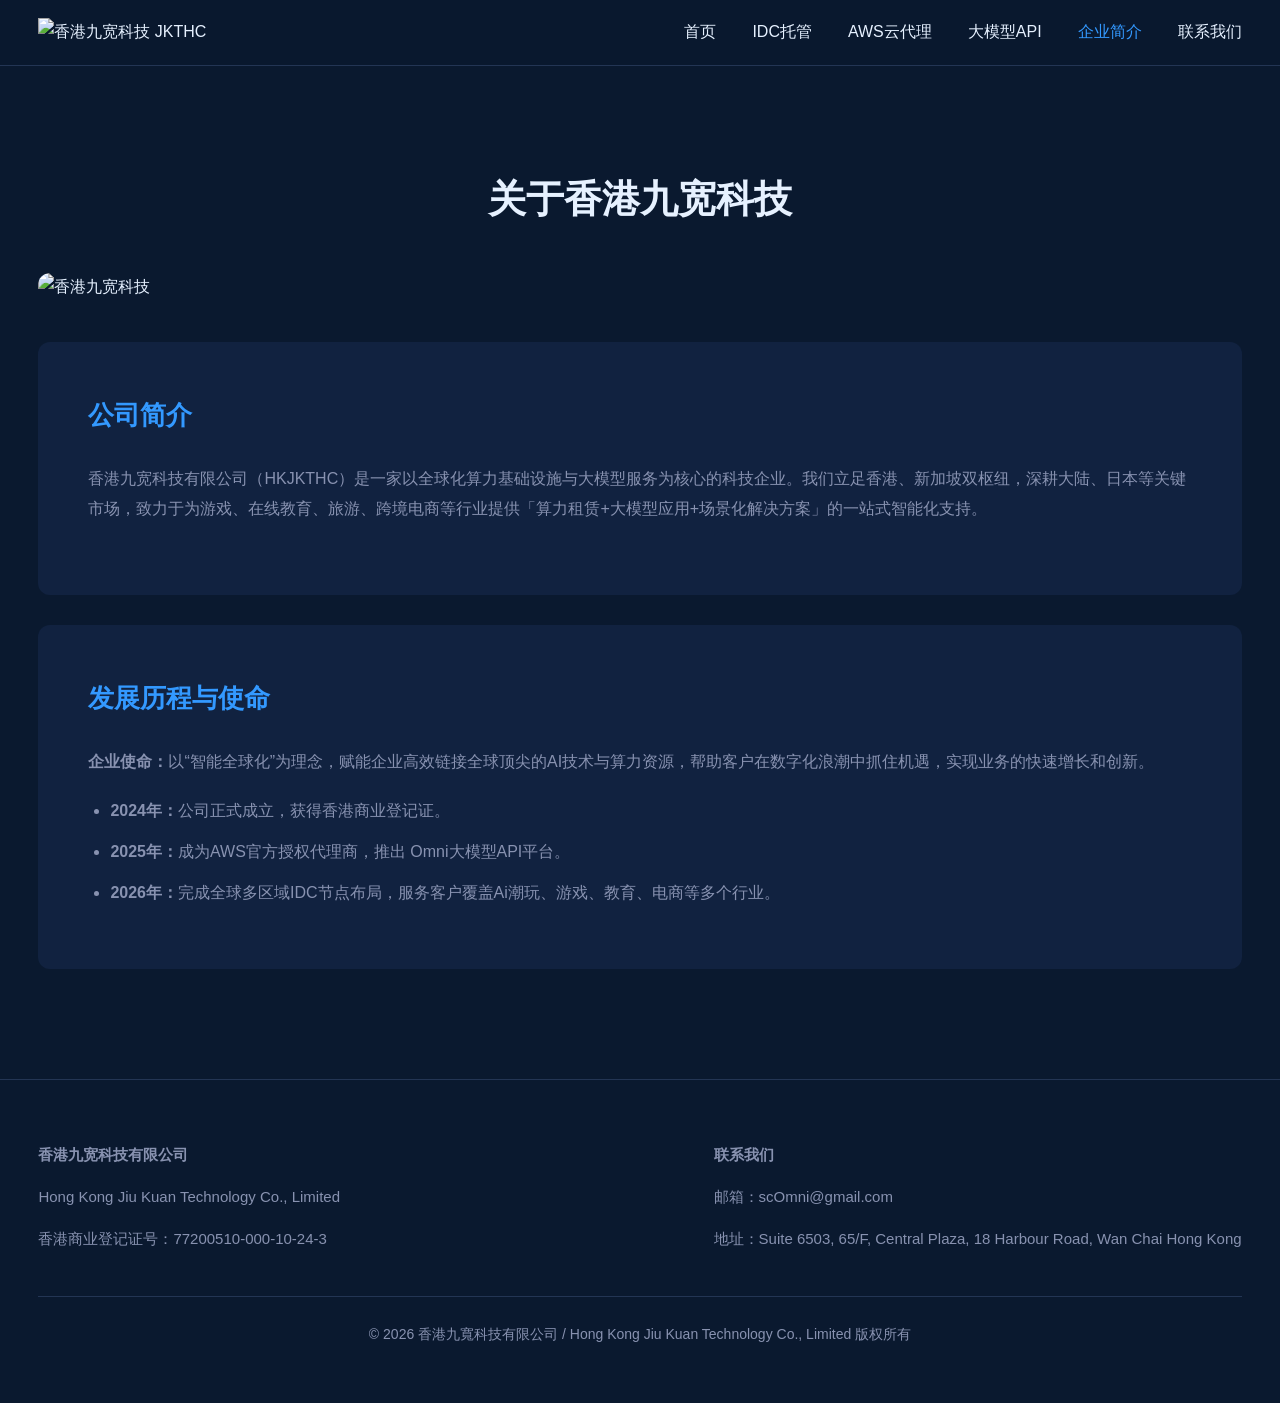
==== about.html @ d6a7c885 "Add files via upload 更新九宽科技官网" ====
<!DOCTYPE html>
<html lang="zh-CN">
<head>
    <meta charset="UTF-8">
    <meta name="viewport" content="width=device-width, initial-scale=1.0, maximum-scale=1.0, user-scalable=no, viewport-fit=cover">
    <meta name="x5-fullscreen" content="true">
    <meta name="x5-orientation" content="portrait">
    <title>关于我们 - 香港九宽科技</title>
    <meta name="keywords" content="九宽科技,公司简介,企业介绍,全球化算力">
    <meta name="description" content="了解香港九宽科技的公司背景、核心团队和发展愿景。">
    <link rel="stylesheet" href="https://cdnjs.cloudflare.com/ajax/libs/font-awesome/6.4.0/css/all.min.css">
    <style>
        *{margin:0;padding:0;box-sizing:border-box;font-family:"Microsoft YaHei",sans-serif}
        :root{--main-bg:#0a192f;--card-bg:#112240;--primary:#3399ff;--text-main:#e6f1ff;--text-sub:#8892b0;--border:#233554}
        html,body{width:100%;height:100%;background:var(--main-bg);color:var(--text-main);line-height:1.8;-webkit-tap-highlight-color:transparent}
        body{overflow-x:hidden;position:relative}
        .container{width:94%;max-width:1300px;margin:0 auto}
        .navbar{position:fixed;top:0;left:0;width:100%;background:rgba(10,25,47,0.95);border-bottom:1px solid var(--border);z-index:999;padding:18px 0}
        .nav-wrap{display:flex;justify-content:space-between;align-items:center}
        .logo img{height:45px;object-fit:contain}
        .nav-menu{display:flex;gap:36px;list-style:none}
        .nav-menu a{color:var(--text-main);text-decoration:none;font-size:16px;font-weight:500;transition:0.3s}
        .nav-menu a:hover{color:var(--primary)}
        .hamburger{display:none;font-size:26px;color:var(--text-main);cursor:pointer}
        .content{margin-top:85px;padding:80px 0}
        .idc-top-img,.section-img{width:100%;object-fit:cover;border-radius:12px;margin-bottom:40px;}
        .section-img{margin:20px 0;height:auto;}
        .page-title{font-size:38px;margin-bottom:40px;text-align:center;font-weight:600}
        .content-card{background:var(--card-bg);border-radius:12px;padding:50px;margin-bottom:30px}
        .content-card h2{font-size:26px;margin-bottom:25px;color:var(--primary);font-weight:600}
        .content-card p{color:var(--text-sub);font-size:16px;line-height:1.9;margin-bottom:20px}
        .content-card ul{margin-left:22px;color:var(--text-sub)}
        .content-card ul li{margin-bottom:12px;font-size:16px}
        .footer{padding:60px 0 30px;background:var(--main-bg);border-top:1px solid var(--border)}
        .footer-wrap{display:flex;justify-content:space-between;align-items:flex-start;flex-wrap:wrap;gap:40px}
        .footer-col p{color:var(--text-sub);font-size:15px;line-height:2;margin-bottom:12px}
        .copyright{text-align:center;color:var(--text-sub);font-size:14px;padding:25px;margin-top:30px;border-top:1px solid var(--border)}
        @media (max-width:768px){.nav-menu{display:none}.hamburger{display:block}.page-title{font-size:30px}.content-card{padding:35px}.idc-top-img{height:240px;}}
    </style>
</head>
<body>
<nav class="navbar">
    <div class="container nav-wrap">
        <div class="logo"><img src="logo.png" alt="香港九宽科技 JKTHC"></div>
        <ul class="nav-menu">
            <li><a href="index.html">首页</a></li>
            <li><a href="idc.html">IDC托管</a></li>
            <li><a href="aws.html">AWS云代理</a></li>
            <li><a href="api.html">大模型API</a></li>
            <li><a href="about.html" style="color:var(--primary)">企业简介</a></li>
            <li><a href="contact.html">联系我们</a></li>
        </ul>
        <div class="hamburger"><i class="fas fa-bars"></i></div>
    </div>
</nav>
<section class="content">
    <div class="container">
        <h1 class="page-title">关于香港九宽科技</h1>
        <img src="about-top.jpg" alt="香港九宽科技" class="idc-top-img">
        <div class="content-card">
            <h2>公司简介</h2>
            <p>香港九宽科技有限公司（HKJKTHC）是一家以全球化算力基础设施与大模型服务为核心的科技企业。我们立足香港、新加坡双枢纽，深耕大陆、日本等关键市场，致力于为游戏、在线教育、旅游、跨境电商等行业提供「算力租赁+大模型应用+场景化解决方案」的一站式智能化支持。</p>
        </div>
        <div class="content-card">
                       <h2>发展历程与使命</h2>
            <p><strong>企业使命：</strong>以“智能全球化”为理念，赋能企业高效链接全球顶尖的AI技术与算力资源，帮助客户在数字化浪潮中抓住机遇，实现业务的快速增长和创新。</p>
            <ul>
                <li><strong>2024年：</strong>公司正式成立，获得香港商业登记证。</li>
                <li><strong>2025年：</strong>成为AWS官方授权代理商，推出 Omni大模型API平台。</li>
                <li><strong>2026年：</strong>完成全球多区域IDC节点布局，服务客户覆盖Ai潮玩、游戏、教育、电商等多个行业。</li>
            </ul>
        </div>
    </div>
</section>
<footer class="footer">
    <div class="container">
        <div class="footer-wrap">
            <div class="footer-col">
                <p><strong>香港九宽科技有限公司</strong></p>
                <p>Hong Kong Jiu Kuan Technology Co., Limited</p>
                <p>香港商业登记证号：77200510-000-10-24-3</p>
            </div>
            <div class="footer-col">
                <p><strong>联系我们</strong></p>
                <p>邮箱：scOmni@gmail.com</p>
                <p>地址：Suite 6503, 65/F, Central Plaza, 18 Harbour Road, Wan Chai Hong Kong</p>
            </div>
        </div>
        <div class="copyright">© 2026 香港九寬科技有限公司 / Hong Kong Jiu Kuan Technology Co., Limited 版权所有</div>
    </div>
</footer>
<script>document.addEventListener('touchmove', function(e) {e.preventDefault();}, { passive: false });</script>
</body>
</html>
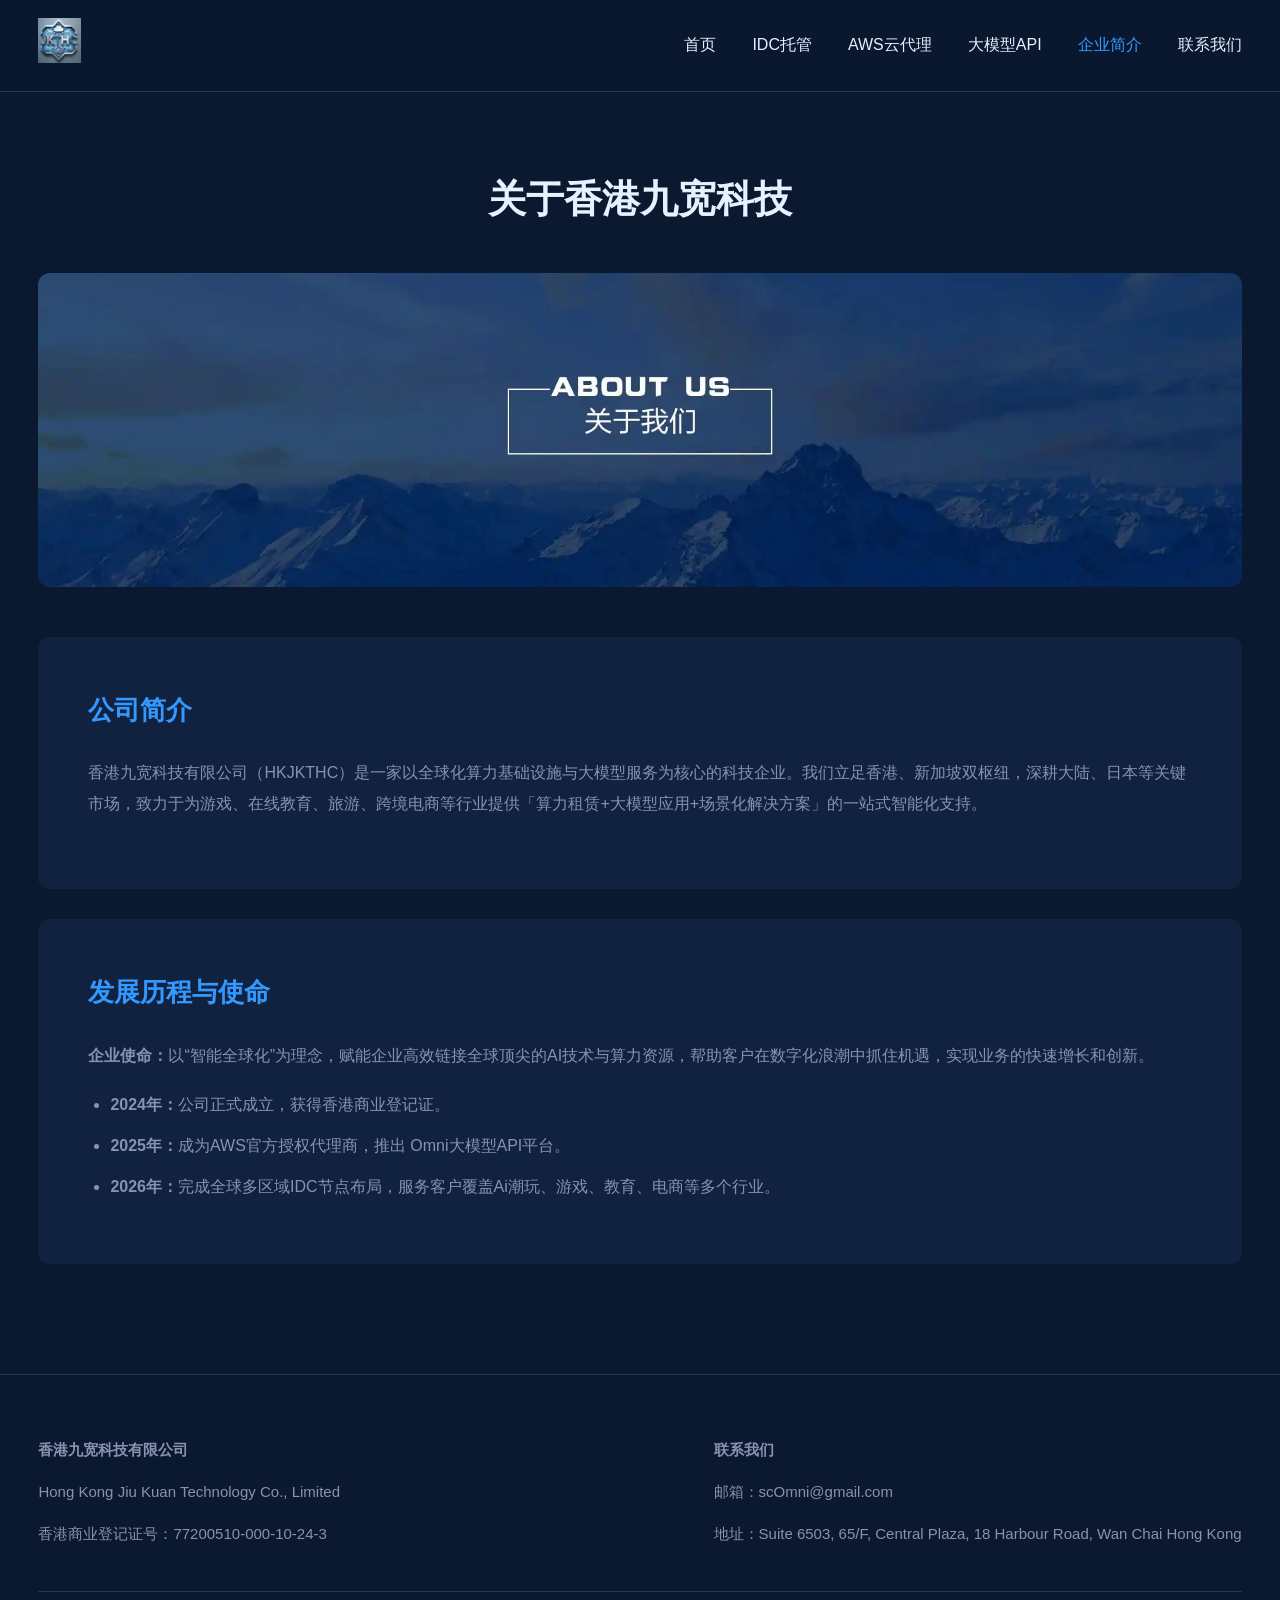
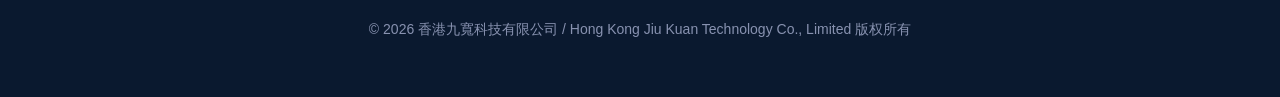
==== commit c511b85d: "Add files via upload 修复微信滑不动" ====
--- a/about.html
+++ b/about.html
@@ -89,6 +89,5 @@
         <div class="copyright">© 2026 香港九寬科技有限公司 / Hong Kong Jiu Kuan Technology Co., Limited 版权所有</div>
     </div>
 </footer>
-<script>document.addEventListener('touchmove', function(e) {e.preventDefault();}, { passive: false });</script>
 </body>
 </html>
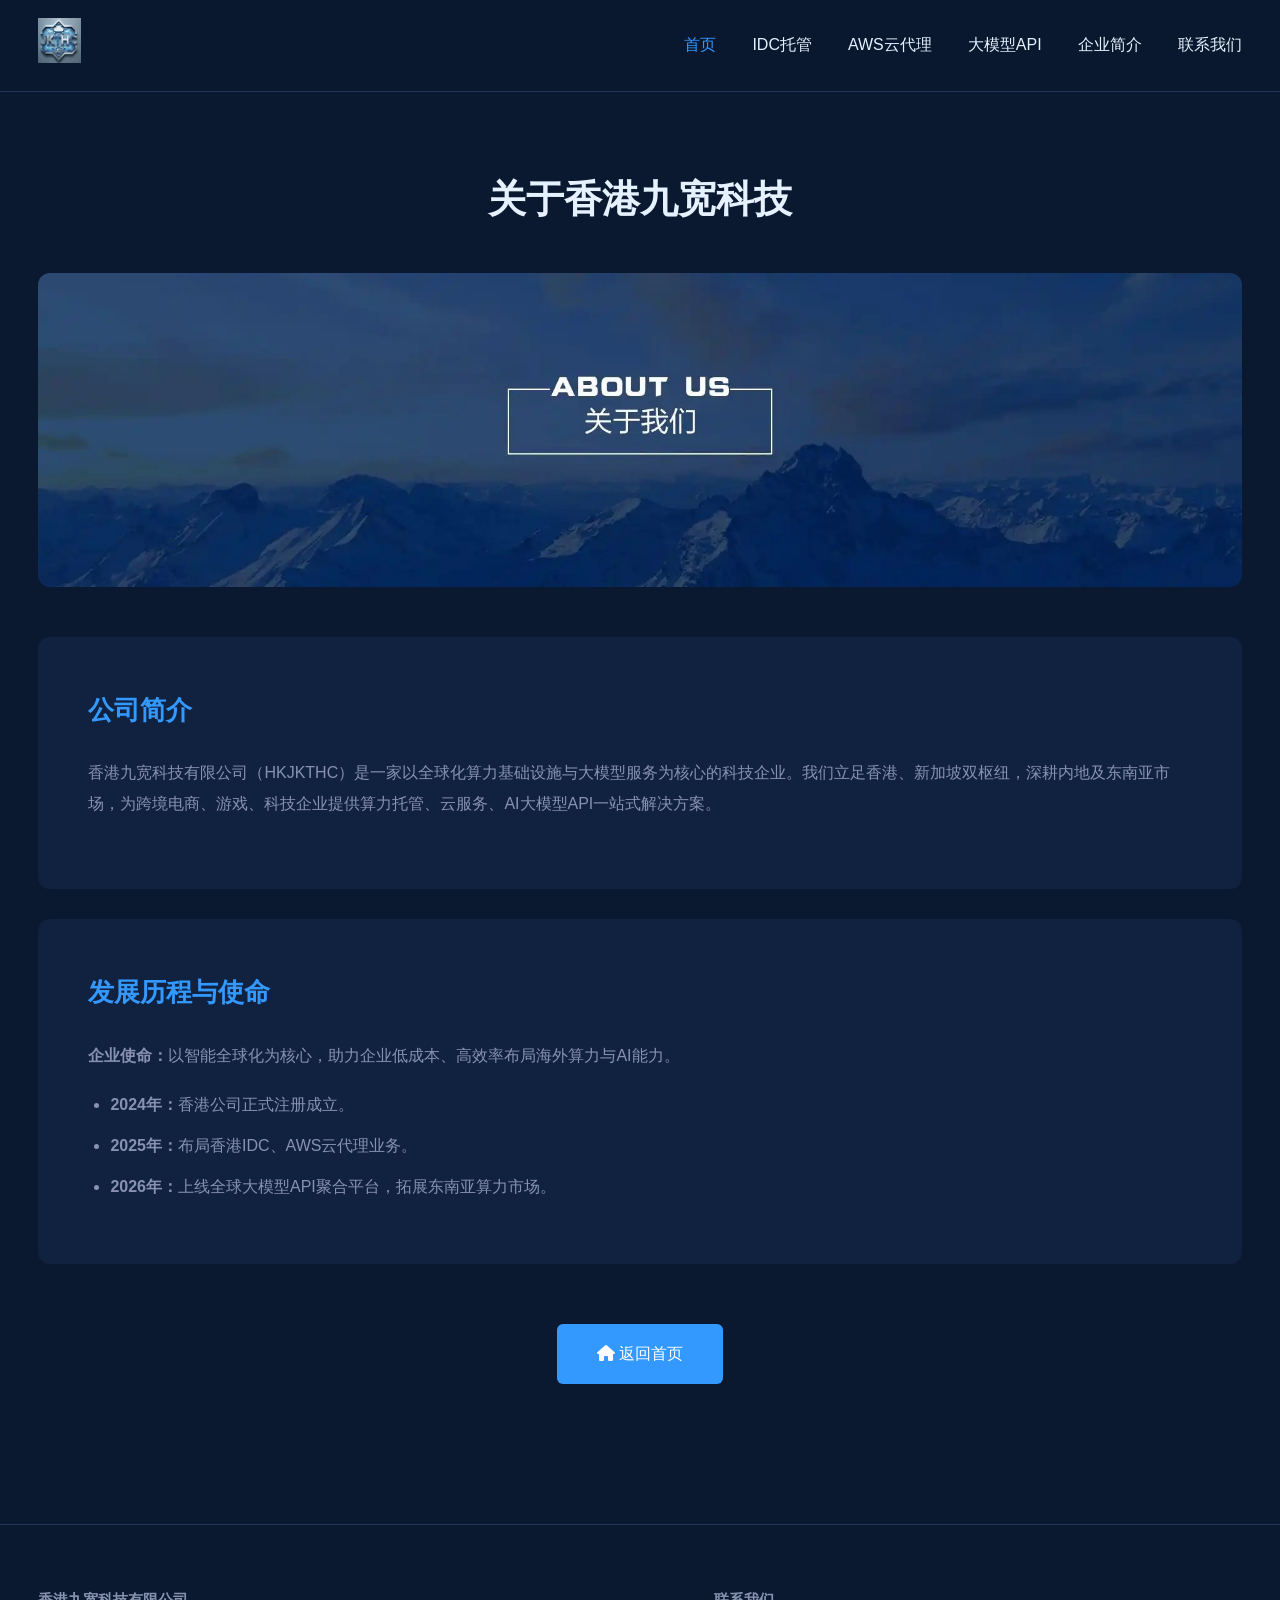
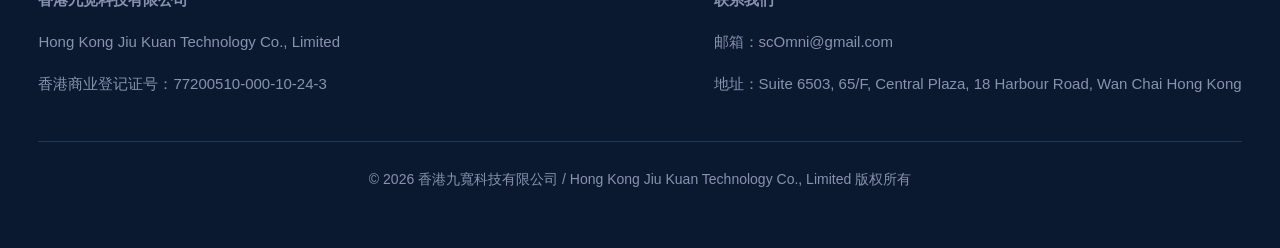
==== commit 4743e22a: "Add files via upload 修正二级页面无法回到首页，添加首页跳转按钮" ====
--- a/about.html
+++ b/about.html
@@ -12,15 +12,15 @@
     <style>
         *{margin:0;padding:0;box-sizing:border-box;font-family:"Microsoft YaHei",sans-serif}
         :root{--main-bg:#0a192f;--card-bg:#112240;--primary:#3399ff;--text-main:#e6f1ff;--text-sub:#8892b0;--border:#233554}
-        html,body{width:100%;height:100%;background:var(--main-bg);color:var(--text-main);line-height:1.8;-webkit-tap-highlight-color:transparent}
-        body{overflow-x:hidden;position:relative}
+        html,body{width:100%;height:auto;min-height:100%;background:var(--main-bg);color:var(--text-main);line-height:1.8;-webkit-tap-highlight-color:transparent}
+        body{overflow-x:hidden;}
         .container{width:94%;max-width:1300px;margin:0 auto}
         .navbar{position:fixed;top:0;left:0;width:100%;background:rgba(10,25,47,0.95);border-bottom:1px solid var(--border);z-index:999;padding:18px 0}
         .nav-wrap{display:flex;justify-content:space-between;align-items:center}
         .logo img{height:45px;object-fit:contain}
         .nav-menu{display:flex;gap:36px;list-style:none}
         .nav-menu a{color:var(--text-main);text-decoration:none;font-size:16px;font-weight:500;transition:0.3s}
-        .nav-menu a:hover{color:var(--primary)}
+        .nav-menu a:hover,.nav-menu a.active{color:var(--primary)}
         .hamburger{display:none;font-size:26px;color:var(--text-main);cursor:pointer}
         .content{margin-top:85px;padding:80px 0}
         .idc-top-img,.section-img{width:100%;object-fit:cover;border-radius:12px;margin-bottom:40px;}
@@ -31,11 +31,20 @@
         .content-card p{color:var(--text-sub);font-size:16px;line-height:1.9;margin-bottom:20px}
         .content-card ul{margin-left:22px;color:var(--text-sub)}
         .content-card ul li{margin-bottom:12px;font-size:16px}
+        .back-home{text-align:center;margin:60px 0;}
+        .back-home a{padding:16px 40px;background:var(--primary);color:#fff;border-radius:6px;text-decoration:none;font-size:16px;font-weight:500;display:inline-block;transition:0.3s;}
+        .back-home a:hover{background:#217dbb;}
         .footer{padding:60px 0 30px;background:var(--main-bg);border-top:1px solid var(--border)}
         .footer-wrap{display:flex;justify-content:space-between;align-items:flex-start;flex-wrap:wrap;gap:40px}
         .footer-col p{color:var(--text-sub);font-size:15px;line-height:2;margin-bottom:12px}
         .copyright{text-align:center;color:var(--text-sub);font-size:14px;padding:25px;margin-top:30px;border-top:1px solid var(--border)}
-        @media (max-width:768px){.nav-menu{display:none}.hamburger{display:block}.page-title{font-size:30px}.content-card{padding:35px}.idc-top-img{height:240px;}}
+        @media (max-width:768px){
+            .nav-menu{display:none;}
+            .hamburger{display:block;}
+            .page-title{font-size:30px;}
+            .content-card{padding:35px;}
+            .idc-top-img{height:240px;}
+        }
     </style>
 </head>
 <body>
@@ -43,11 +52,11 @@
     <div class="container nav-wrap">
         <div class="logo"><img src="logo.png" alt="香港九宽科技 JKTHC"></div>
         <ul class="nav-menu">
-            <li><a href="index.html">首页</a></li>
+            <li><a href="index.html" class="active">首页</a></li>
             <li><a href="idc.html">IDC托管</a></li>
             <li><a href="aws.html">AWS云代理</a></li>
             <li><a href="api.html">大模型API</a></li>
-            <li><a href="about.html" style="color:var(--primary)">企业简介</a></li>
+            <li><a href="about.html">企业简介</a></li>
             <li><a href="contact.html">联系我们</a></li>
         </ul>
         <div class="hamburger"><i class="fas fa-bars"></i></div>
@@ -59,16 +68,19 @@
         <img src="about-top.jpg" alt="香港九宽科技" class="idc-top-img">
         <div class="content-card">
             <h2>公司简介</h2>
-            <p>香港九宽科技有限公司（HKJKTHC）是一家以全球化算力基础设施与大模型服务为核心的科技企业。我们立足香港、新加坡双枢纽，深耕大陆、日本等关键市场，致力于为游戏、在线教育、旅游、跨境电商等行业提供「算力租赁+大模型应用+场景化解决方案」的一站式智能化支持。</p>
+            <p>香港九宽科技有限公司（HKJKTHC）是一家以全球化算力基础设施与大模型服务为核心的科技企业。我们立足香港、新加坡双枢纽，深耕内地及东南亚市场，为跨境电商、游戏、科技企业提供算力托管、云服务、AI大模型API一站式解决方案。</p>
         </div>
-        <div class="content-card">
-                       <h2>发展历程与使命</h2>
-            <p><strong>企业使命：</strong>以“智能全球化”为理念，赋能企业高效链接全球顶尖的AI技术与算力资源，帮助客户在数字化浪潮中抓住机遇，实现业务的快速增长和创新。</p>
+                <div class="content-card">
+            <h2>发展历程与使命</h2>
+            <p><strong>企业使命：</strong>以智能全球化为核心，助力企业低成本、高效率布局海外算力与AI能力。</p>
             <ul>
-                <li><strong>2024年：</strong>公司正式成立，获得香港商业登记证。</li>
-                <li><strong>2025年：</strong>成为AWS官方授权代理商，推出 Omni大模型API平台。</li>
-                <li><strong>2026年：</strong>完成全球多区域IDC节点布局，服务客户覆盖Ai潮玩、游戏、教育、电商等多个行业。</li>
+                <li><strong>2024年：</strong>香港公司正式注册成立。</li>
+                <li><strong>2025年：</strong>布局香港IDC、AWS云代理业务。</li>
+                <li><strong>2026年：</strong>上线全球大模型API聚合平台，拓展东南亚算力市场。</li>
             </ul>
+        </div>
+        <div class="back-home">
+            <a href="index.html"><i class="fas fa-home"></i> 返回首页</a>
         </div>
     </div>
 </section>
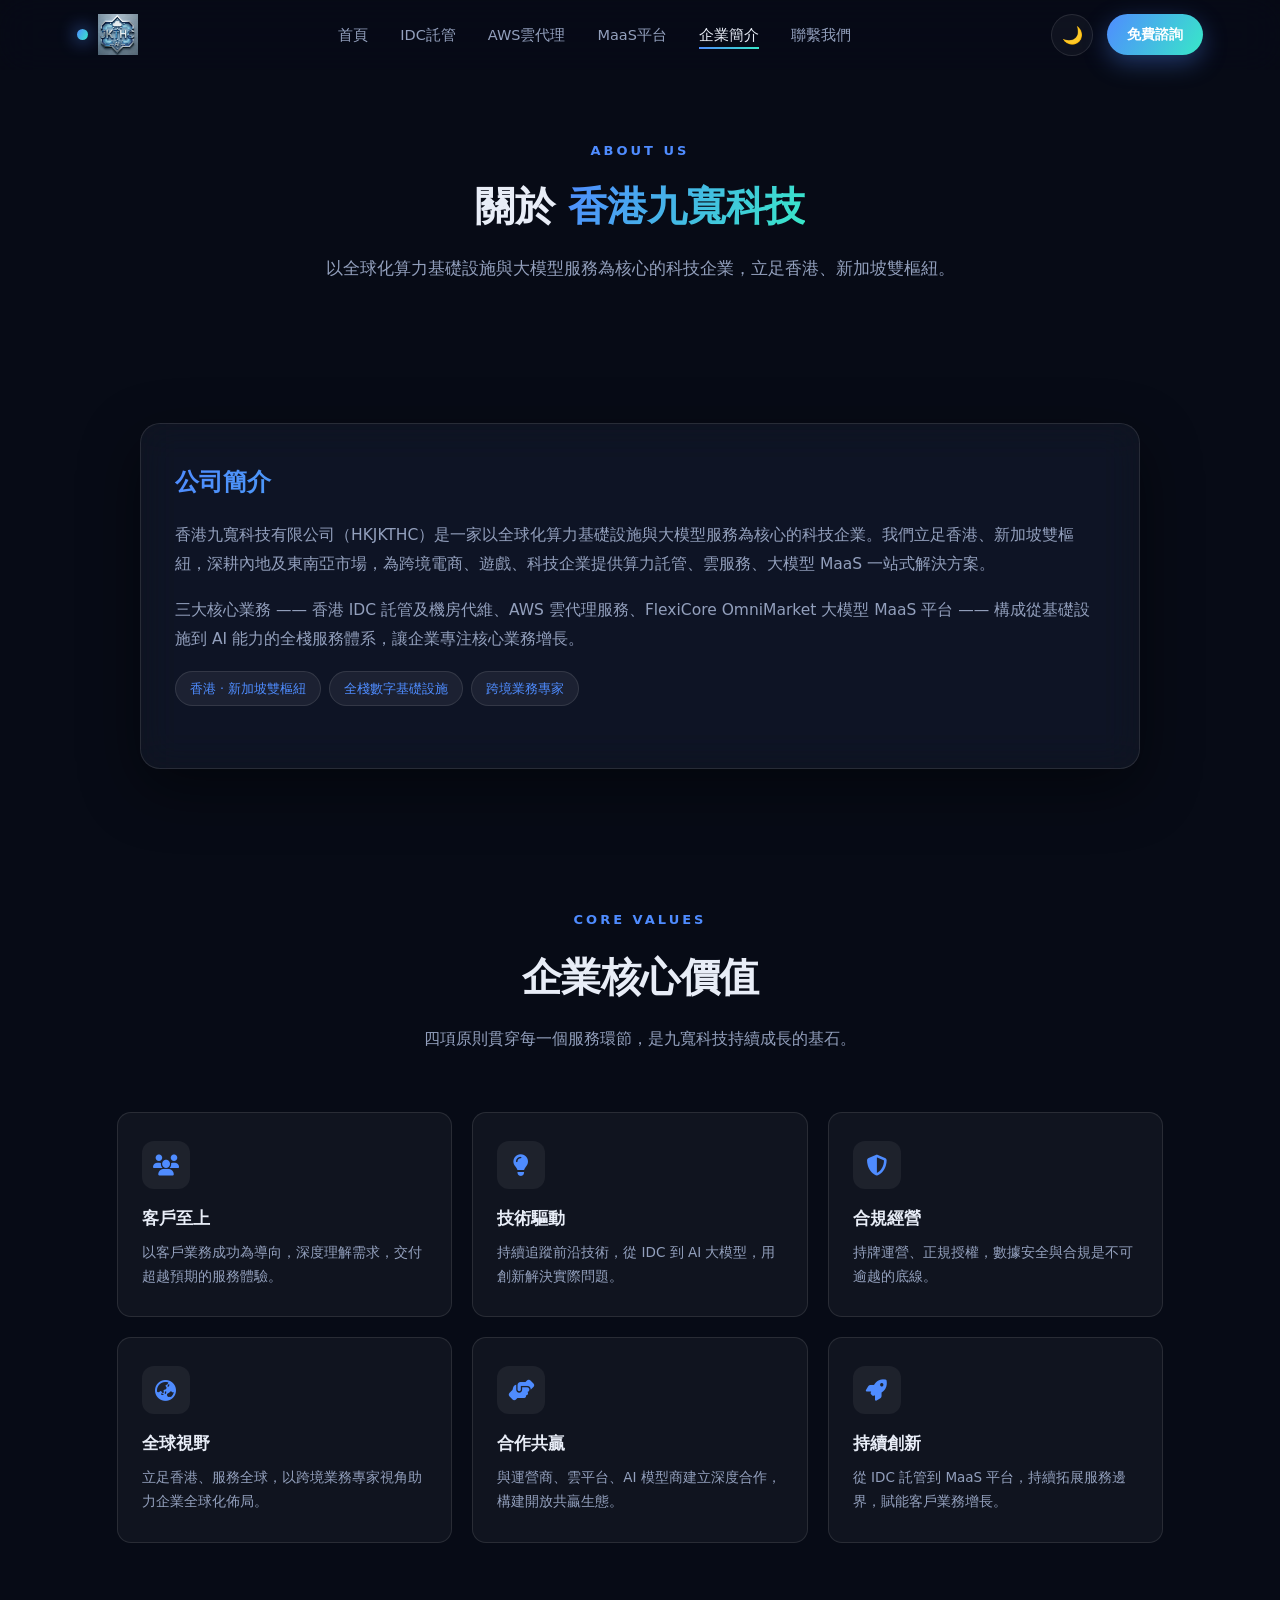
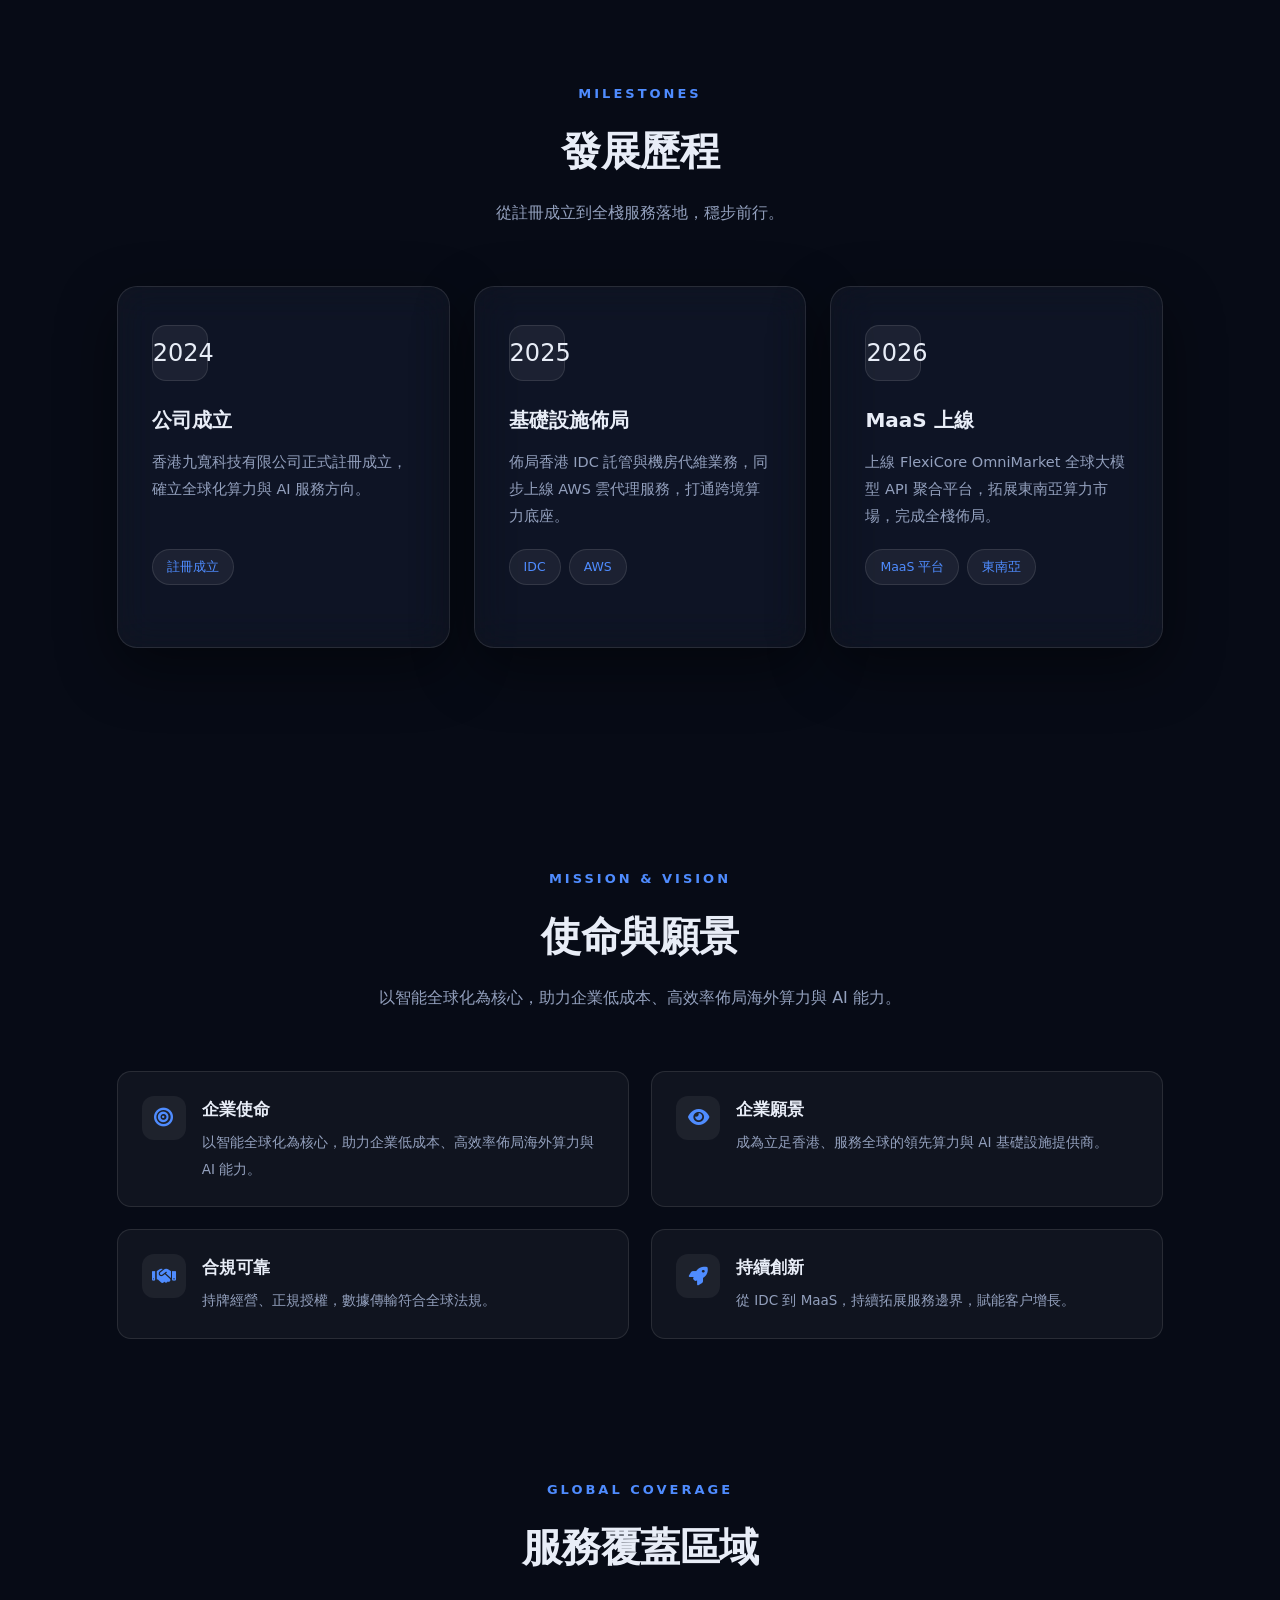
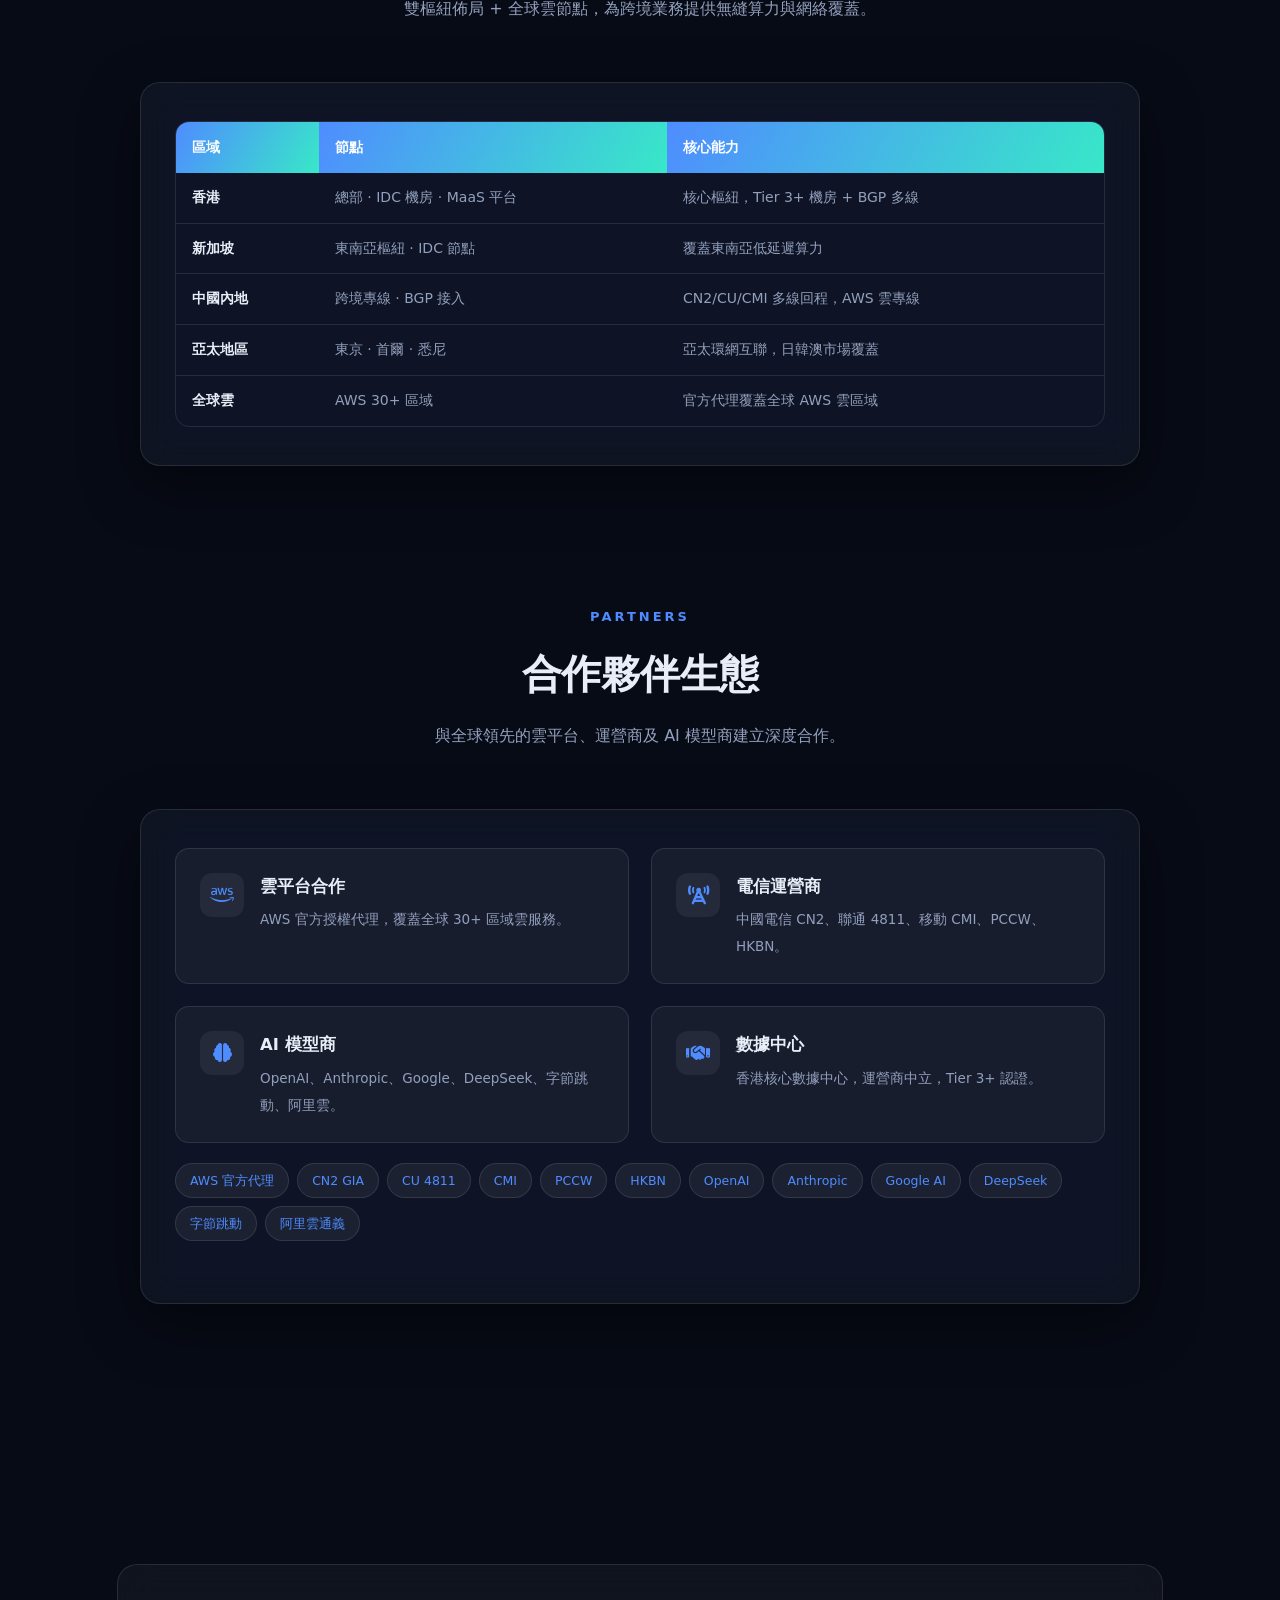
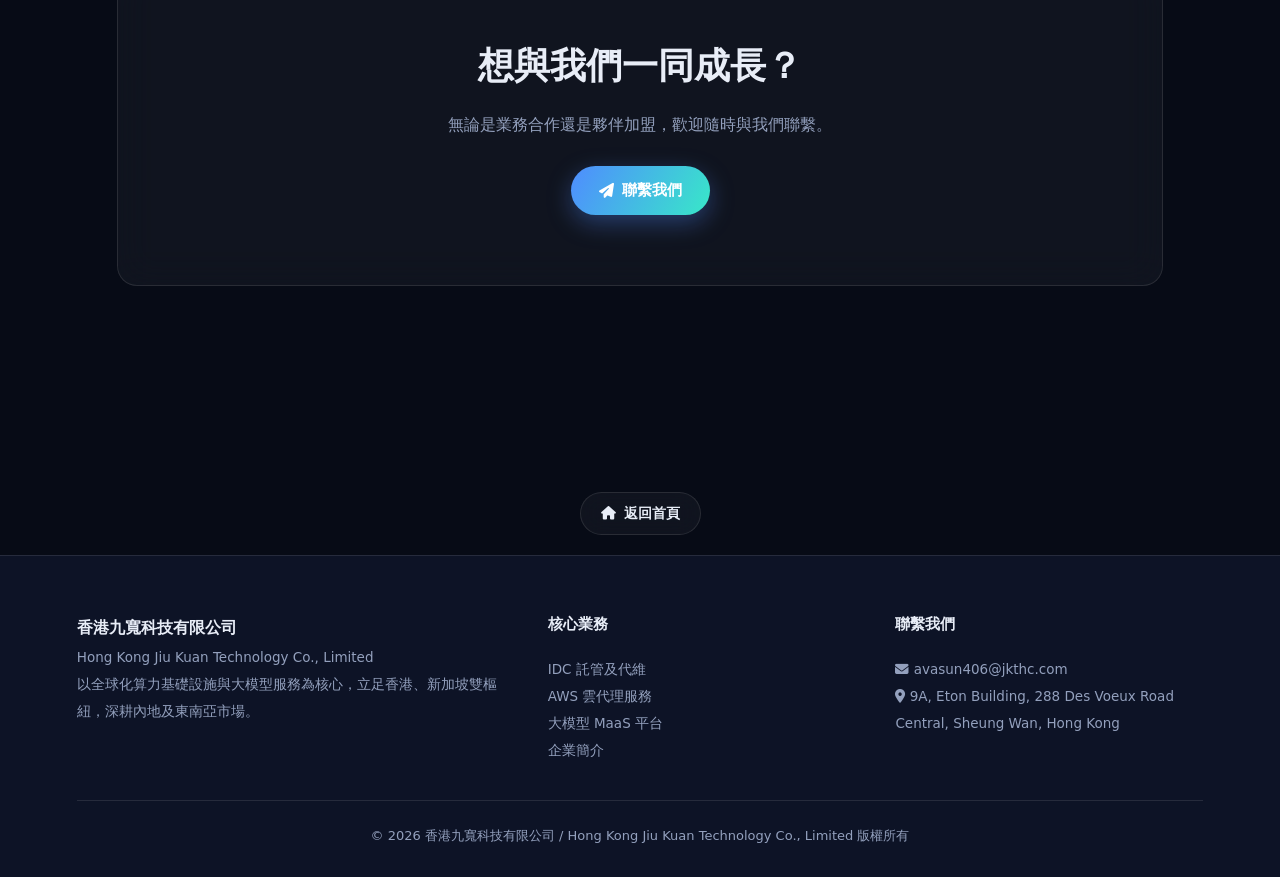
==== commit a1914701: "九宽科技官网升级版：繁體中文 + 玻璃擬態 + Three.js 粒子 + 行業內容充實 - 全站簡體轉繁體（OpenCC s2hk 香港標準） - 玻璃擬態卡片 + 藍青漸變 + 暗/亮主題切換 -" ====
--- a/about.html
+++ b/about.html
@@ -1,105 +1,265 @@
-<!DOCTYPE html>
-<html lang="zh-CN">
-<head>
-    <meta charset="UTF-8">
-    <meta name="viewport" content="width=device-width, initial-scale=1.0, maximum-scale=1.0, user-scalable=no, viewport-fit=cover">
-    <meta name="x5-fullscreen" content="true">
-    <meta name="x5-orientation" content="portrait">
-    <title>关于我们 - 香港九宽科技</title>
-    <meta name="keywords" content="九宽科技,公司简介,企业介绍,全球化算力">
-    <meta name="description" content="了解香港九宽科技的公司背景、核心团队和发展愿景。">
-    <link rel="stylesheet" href="https://cdnjs.cloudflare.com/ajax/libs/font-awesome/6.4.0/css/all.min.css">
-    <style>
-        *{margin:0;padding:0;box-sizing:border-box;font-family:"Microsoft YaHei",sans-serif}
-        :root{--main-bg:#0a192f;--card-bg:#112240;--primary:#3399ff;--text-main:#e6f1ff;--text-sub:#8892b0;--border:#233554}
-        html,body{width:100%;height:auto;min-height:100%;background:var(--main-bg);color:var(--text-main);line-height:1.8;-webkit-tap-highlight-color:transparent}
-        body{overflow-x:hidden;}
-        .container{width:94%;max-width:1300px;margin:0 auto}
-        .navbar{position:fixed;top:0;left:0;width:100%;background:rgba(10,25,47,0.95);border-bottom:1px solid var(--border);z-index:999;padding:18px 0}
-        .nav-wrap{display:flex;justify-content:space-between;align-items:center}
-        .logo img{height:45px;object-fit:contain}
-        .nav-menu{display:flex;gap:36px;list-style:none}
-        .nav-menu a{color:var(--text-main);text-decoration:none;font-size:16px;font-weight:500;transition:0.3s}
-        .nav-menu a:hover,.nav-menu a.active{color:var(--primary)}
-        .hamburger{display:none;font-size:26px;color:var(--text-main);cursor:pointer}
-        .content{margin-top:85px;padding:80px 0}
-        .idc-top-img,.section-img{width:100%;object-fit:cover;border-radius:12px;margin-bottom:40px;}
-        .section-img{margin:20px 0;height:auto;}
-        .page-title{font-size:38px;margin-bottom:40px;text-align:center;font-weight:600}
-        .content-card{background:var(--card-bg);border-radius:12px;padding:50px;margin-bottom:30px}
-        .content-card h2{font-size:26px;margin-bottom:25px;color:var(--primary);font-weight:600}
-        .content-card p{color:var(--text-sub);font-size:16px;line-height:1.9;margin-bottom:20px}
-        .content-card ul{margin-left:22px;color:var(--text-sub)}
-        .content-card ul li{margin-bottom:12px;font-size:16px}
-        .back-home{text-align:center;margin:60px 0;}
-        .back-home a{padding:16px 40px;background:var(--primary);color:#fff;border-radius:6px;text-decoration:none;font-size:16px;font-weight:500;display:inline-block;transition:0.3s;}
-        .back-home a:hover{background:#217dbb;}
-        .footer{padding:60px 0 30px;background:var(--main-bg);border-top:1px solid var(--border)}
-        .footer-wrap{display:flex;justify-content:space-between;align-items:flex-start;flex-wrap:wrap;gap:40px}
-        .footer-col p{color:var(--text-sub);font-size:15px;line-height:2;margin-bottom:12px}
-        .copyright{text-align:center;color:var(--text-sub);font-size:14px;padding:25px;margin-top:30px;border-top:1px solid var(--border)}
-        @media (max-width:768px){
-            .nav-menu{display:none;}
-            .hamburger{display:block;}
-            .page-title{font-size:30px;}
-            .content-card{padding:35px;}
-            .idc-top-img{height:240px;}
-        }
-    </style>
-</head>
-<body>
-<nav class="navbar">
-    <div class="container nav-wrap">
-        <div class="logo"><img src="logo.png" alt="香港九宽科技 JKTHC"></div>
-        <ul class="nav-menu">
-            <li><a href="index.html" class="active">首页</a></li>
-            <li><a href="idc.html">IDC托管</a></li>
-            <li><a href="aws.html">AWS云代理</a></li>
-            <li><a href="api.html">大模型API</a></li>
-            <li><a href="about.html">企业简介</a></li>
-            <li><a href="contact.html">联系我们</a></li>
-        </ul>
-        <div class="hamburger"><i class="fas fa-bars"></i></div>
-    </div>
-</nav>
-<section class="content">
-    <div class="container">
-        <h1 class="page-title">关于香港九宽科技</h1>
-        <img src="about-top.jpg" alt="香港九宽科技" class="idc-top-img">
-        <div class="content-card">
-            <h2>公司简介</h2>
-            <p>香港九宽科技有限公司（HKJKTHC）是一家以全球化算力基础设施与大模型服务为核心的科技企业。我们立足香港、新加坡双枢纽，深耕内地及东南亚市场，为跨境电商、游戏、科技企业提供算力托管、云服务、AI大模型API一站式解决方案。</p>
-        </div>
-                <div class="content-card">
-            <h2>发展历程与使命</h2>
-            <p><strong>企业使命：</strong>以智能全球化为核心，助力企业低成本、高效率布局海外算力与AI能力。</p>
-            <ul>
-                <li><strong>2024年：</strong>香港公司正式注册成立。</li>
-                <li><strong>2025年：</strong>布局香港IDC、AWS云代理业务。</li>
-                <li><strong>2026年：</strong>上线全球大模型API聚合平台，拓展东南亚算力市场。</li>
-            </ul>
-        </div>
-        <div class="back-home">
-            <a href="index.html"><i class="fas fa-home"></i> 返回首页</a>
-        </div>
-    </div>
-</section>
-<footer class="footer">
-    <div class="container">
-        <div class="footer-wrap">
-            <div class="footer-col">
-                <p><strong>香港九宽科技有限公司</strong></p>
-                <p>Hong Kong Jiu Kuan Technology Co., Limited</p>
-                <p>香港商业登记证号：77200510-000-10-24-3</p>
-            </div>
-            <div class="footer-col">
-                <p><strong>联系我们</strong></p>
-                <p>邮箱：scOmni@gmail.com</p>
-                <p>地址：Suite 6503, 65/F, Central Plaza, 18 Harbour Road, Wan Chai Hong Kong</p>
-            </div>
-        </div>
-        <div class="copyright">© 2026 香港九寬科技有限公司 / Hong Kong Jiu Kuan Technology Co., Limited 版权所有</div>
-    </div>
-</footer>
-</body>
-</html>+<!DOCTYPE html>
+<html lang="zh-CN" data-theme="dark">
+<head>
+<meta charset="UTF-8">
+<meta name="viewport" content="width=device-width, initial-scale=1.0, viewport-fit=cover">
+<meta name="x5-fullscreen" content="true">
+<title>關於我們 - 香港九寬科技</title>
+<meta name="keywords" content="九寬科技,公司簡介,企業介紹,全球化算力,香港科技公司">
+<meta name="description" content="香港九寬科技有限公司，以全球化算力基礎設施與大模型服務為核心，立足香港、新加坡雙樞紐，為跨境電商、遊戲、科技企業提供一站式解決方案。">
+
+<meta property="og:type" content="website">
+<meta property="og:title" content="關於我們 - 香港九寬科技">
+<meta property="og:description" content="立足香港、新加坡雙樞紐，深耕內地及東南亞市場的全球化算力企業。">
+<meta property="og:image" content="logo.webp">
+
+<link rel="icon" href="favicon.svg" type="image/svg+xml">
+<link rel="apple-touch-icon" href="favicon.svg">
+<link rel="stylesheet" href="https://cdnjs.cloudflare.com/ajax/libs/font-awesome/6.4.0/css/all.min.css">
+<link rel="stylesheet" href="assets/css/style.css">
+</head>
+<body>
+
+<nav id="nav">
+    <a href="index.html" class="logo">
+        <span class="dot"></span>
+        <img src="logo-nav.webp" alt="香港九寬科技 JKTHC">
+    </a>
+    <ul class="nav-links" id="navLinks">
+        <li><a href="index.html">首頁</a></li>
+        <li><a href="idc.html">IDC託管</a></li>
+        <li><a href="aws.html">AWS雲代理</a></li>
+        <li><a href="api.html">MaaS平台</a></li>
+        <li><a href="about.html" class="active">企業簡介</a></li>
+        <li><a href="contact.html">聯繫我們</a></li>
+    </ul>
+    <div class="nav-right">
+        <button class="theme-toggle" id="themeBtn" title="切換主題" aria-label="切換主題">🌙</button>
+        <a href="contact.html" class="btn sm">免費諮詢</a>
+        <button class="hamburger" id="hamburger" aria-label="菜單" aria-expanded="false"><i class="fas fa-bars"></i></button>
+    </div>
+</nav>
+<div class="nav-overlay" id="navOverlay"></div>
+
+<main class="page-main">
+<header class="page-hero">
+    <div class="eyebrow">About Us</div>
+    <h1>關於 <span class="gradient-text">香港九寬科技</span></h1>
+    <p class="lead" style="max-width:680px;margin:14px auto 0;color:var(--text-soft);font-size:clamp(15px,2vw,17px);">以全球化算力基礎設施與大模型服務為核心的科技企業，立足香港、新加坡雙樞紐。</p>
+</header>
+
+<section class="block">
+    <div class="glass-card reveal" style="max-width:1000px;margin:0 auto;">
+        <h2 class="gradient-text">公司簡介</h2>
+        <p>香港九寬科技有限公司（HKJKTHC）是一家以全球化算力基礎設施與大模型服務為核心的科技企業。我們立足香港、新加坡雙樞紐，深耕內地及東南亞市場，為跨境電商、遊戲、科技企業提供算力託管、雲服務、大模型 MaaS 一站式解決方案。</p>
+        <p>三大核心業務 —— 香港 IDC 託管及機房代維、AWS 雲代理服務、FlexiCore OmniMarket 大模型 MaaS 平台 —— 構成從基礎設施到 AI 能力的全棧服務體系，讓企業專注核心業務增長。</p>
+        <div class="tag-row" style="margin-top:8px;">
+            <span class="tag">香港 · 新加坡雙樞紐</span>
+            <span class="tag">全棧數字基礎設施</span>
+            <span class="tag">跨境業務專家</span>
+        </div>
+    </div>
+</section>
+
+<!-- ====== 企業核心價值 ====== -->
+<section class="block" style="padding-top:30px;">
+    <div class="section-head reveal">
+        <div class="eyebrow">Core Values</div>
+        <h2>企業核心價值</h2>
+        <p>四項原則貫穿每一個服務環節，是九寬科技持續成長的基石。</p>
+    </div>
+    <div class="industry-grid">
+        <div class="industry-card reveal">
+            <div class="f-icon"><i class="fas fa-users"></i></div>
+            <h4>客戶至上</h4>
+            <p>以客戶業務成功為導向，深度理解需求，交付超越預期的服務體驗。</p>
+        </div>
+        <div class="industry-card reveal">
+            <div class="f-icon"><i class="fas fa-lightbulb"></i></div>
+            <h4>技術驅動</h4>
+            <p>持續追蹤前沿技術，從 IDC 到 AI 大模型，用創新解決實際問題。</p>
+        </div>
+        <div class="industry-card reveal">
+            <div class="f-icon"><i class="fas fa-shield-halved"></i></div>
+            <h4>合規經營</h4>
+            <p>持牌運營、正規授權，數據安全與合規是不可逾越的底線。</p>
+        </div>
+        <div class="industry-card reveal">
+            <div class="f-icon"><i class="fas fa-earth-asia"></i></div>
+            <h4>全球視野</h4>
+            <p>立足香港、服務全球，以跨境業務專家視角助力企業全球化佈局。</p>
+        </div>
+        <div class="industry-card reveal">
+            <div class="f-icon"><i class="fas fa-handshake-angle"></i></div>
+            <h4>合作共贏</h4>
+            <p>與運營商、雲平台、AI 模型商建立深度合作，構建開放共贏生態。</p>
+        </div>
+        <div class="industry-card reveal">
+            <div class="f-icon"><i class="fas fa-rocket"></i></div>
+            <h4>持續創新</h4>
+            <p>從 IDC 託管到 MaaS 平台，持續拓展服務邊界，賦能客戶業務增長。</p>
+        </div>
+    </div>
+</section>
+
+<section class="block" style="padding-top:30px;">
+    <div class="section-head reveal">
+        <div class="eyebrow">Milestones</div>
+        <h2>發展歷程</h2>
+        <p>從註冊成立到全棧服務落地，穩步前行。</p>
+    </div>
+    <div class="cards-3">
+        <div class="glass-card biz-card reveal">
+            <div class="icon">2024</div>
+            <h3>公司成立</h3>
+            <p>香港九寬科技有限公司正式註冊成立，確立全球化算力與 AI 服務方向。</p>
+            <div class="tag-row" style="margin-top:auto;"><span class="tag">註冊成立</span></div>
+        </div>
+        <div class="glass-card biz-card reveal">
+            <div class="icon">2025</div>
+            <h3>基礎設施佈局</h3>
+            <p>佈局香港 IDC 託管與機房代維業務，同步上線 AWS 雲代理服務，打通跨境算力底座。</p>
+            <div class="tag-row" style="margin-top:auto;"><span class="tag">IDC</span><span class="tag">AWS</span></div>
+        </div>
+        <div class="glass-card biz-card reveal">
+            <div class="icon">2026</div>
+            <h3>MaaS 上線</h3>
+            <p>上線 FlexiCore OmniMarket 全球大模型 API 聚合平台，拓展東南亞算力市場，完成全棧佈局。</p>
+            <div class="tag-row" style="margin-top:auto;"><span class="tag">MaaS 平台</span><span class="tag">東南亞</span></div>
+        </div>
+    </div>
+</section>
+
+<section class="block" id="why">
+    <div class="section-head reveal">
+        <div class="eyebrow">Mission & Vision</div>
+        <h2>使命與願景</h2>
+        <p>以智能全球化為核心，助力企業低成本、高效率佈局海外算力與 AI 能力。</p>
+    </div>
+    <div class="feature-grid">
+        <div class="feature reveal">
+            <div class="f-icon"><i class="fas fa-bullseye"></i></div>
+            <div><h4>企業使命</h4><span>以智能全球化為核心，助力企業低成本、高效率佈局海外算力與 AI 能力。</span></div>
+        </div>
+        <div class="feature reveal">
+            <div class="f-icon"><i class="fas fa-eye"></i></div>
+            <div><h4>企業願景</h4><span>成為立足香港、服務全球的領先算力與 AI 基礎設施提供商。</span></div>
+        </div>
+        <div class="feature reveal">
+            <div class="f-icon"><i class="fas fa-handshake"></i></div>
+            <div><h4>合規可靠</h4><span>持牌經營、正規授權，數據傳輸符合全球法規。</span></div>
+        </div>
+        <div class="feature reveal">
+            <div class="f-icon"><i class="fas fa-rocket"></i></div>
+            <div><h4>持續創新</h4><span>從 IDC 到 MaaS，持續拓展服務邊界，賦能客户增長。</span></div>
+        </div>
+    </div>
+</section>
+
+<!-- ====== 服務覆蓋區域 ====== -->
+<section class="block" style="padding-top:30px;">
+    <div class="section-head reveal">
+        <div class="eyebrow">Global Coverage</div>
+        <h2>服務覆蓋區域</h2>
+        <p>雙樞紐佈局 + 全球雲節點，為跨境業務提供無縫算力與網絡覆蓋。</p>
+    </div>
+    <div class="glass-card reveal" style="max-width:1000px;margin:0 auto;">
+        <div class="spec-table-wrap">
+            <table class="spec-table">
+                <thead><tr><th>區域</th><th>節點</th><th>核心能力</th></tr></thead>
+                <tbody>
+                    <tr><td class="col-label">香港</td><td>總部 · IDC 機房 · MaaS 平台</td><td>核心樞紐，Tier 3+ 機房 + BGP 多線</td></tr>
+                    <tr><td class="col-label">新加坡</td><td>東南亞樞紐 · IDC 節點</td><td>覆蓋東南亞低延遲算力</td></tr>
+                    <tr><td class="col-label">中國內地</td><td>跨境專線 · BGP 接入</td><td>CN2/CU/CMI 多線回程，AWS 雲專線</td></tr>
+                    <tr><td class="col-label">亞太地區</td><td>東京 · 首爾 · 悉尼</td><td>亞太環網互聯，日韓澳市場覆蓋</td></tr>
+                    <tr><td class="col-label">全球雲</td><td>AWS 30+ 區域</td><td>官方代理覆蓋全球 AWS 雲區域</td></tr>
+                </tbody>
+            </table>
+        </div>
+    </div>
+</section>
+
+<!-- ====== 合作夥伴生態 ====== -->
+<section class="block" style="padding-top:30px;">
+    <div class="section-head reveal">
+        <div class="eyebrow">Partners</div>
+        <h2>合作夥伴生態</h2>
+        <p>與全球領先的雲平台、運營商及 AI 模型商建立深度合作。</p>
+    </div>
+    <div class="glass-card reveal" style="max-width:1000px;margin:0 auto;">
+        <div class="feature-grid">
+            <div class="feature">
+                <div class="f-icon"><i class="fab fa-aws"></i></div>
+                <div><h4>雲平台合作</h4><span>AWS 官方授權代理，覆蓋全球 30+ 區域雲服務。</span></div>
+            </div>
+            <div class="feature">
+                <div class="f-icon"><i class="fas fa-tower-cell"></i></div>
+                <div><h4>電信運營商</h4><span>中國電信 CN2、聯通 4811、移動 CMI、PCCW、HKBN。</span></div>
+            </div>
+            <div class="feature">
+                <div class="f-icon"><i class="fas fa-brain"></i></div>
+                <div><h4>AI 模型商</h4><span>OpenAI、Anthropic、Google、DeepSeek、字節跳動、阿里雲。</span></div>
+            </div>
+            <div class="feature">
+                <div class="f-icon"><i class="fas fa-handshake"></i></div>
+                <div><h4>數據中心</h4><span>香港核心數據中心，運營商中立，Tier 3+ 認證。</span></div>
+            </div>
+        </div>
+        <div class="tag-row" style="margin-top:20px;">
+            <span class="tag">AWS 官方代理</span>
+            <span class="tag">CN2 GIA</span>
+            <span class="tag">CU 4811</span>
+            <span class="tag">CMI</span>
+            <span class="tag">PCCW</span>
+            <span class="tag">HKBN</span>
+            <span class="tag">OpenAI</span>
+            <span class="tag">Anthropic</span>
+            <span class="tag">Google AI</span>
+            <span class="tag">DeepSeek</span>
+            <span class="tag">字節跳動</span>
+            <span class="tag">阿里雲通義</span>
+        </div>
+    </div>
+</section>
+
+<section class="block">
+    <div class="cta-band reveal">
+        <h2>想與我們一同成長？</h2>
+        <p>無論是業務合作還是夥伴加盟，歡迎隨時與我們聯繫。</p>
+        <a href="contact.html" class="btn"><i class="fas fa-paper-plane"></i> 聯繫我們</a>
+    </div>
+</section>
+
+<div class="back-home"><a href="index.html" class="btn ghost sm"><i class="fas fa-home"></i> 返回首頁</a></div>
+</main>
+
+<footer>
+    <div class="footer-grid">
+        <div class="footer-col">
+            <p class="brand-name">香港九寬科技有限公司</p>
+            <p>Hong Kong Jiu Kuan Technology Co., Limited</p>
+            <p>以全球化算力基礎設施與大模型服務為核心，立足香港、新加坡雙樞紐，深耕內地及東南亞市場。</p>
+        </div>
+        <div class="footer-col">
+            <h4>核心業務</h4>
+            <ul>
+                <li><a href="idc.html">IDC 託管及代維</a></li>
+                <li><a href="aws.html">AWS 雲代理服務</a></li>
+                <li><a href="api.html">大模型 MaaS 平台</a></li>
+                <li><a href="about.html">企業簡介</a></li>
+            </ul>
+        </div>
+        <div class="footer-col">
+            <h4>聯繫我們</h4>
+            <ul>
+                <li><i class="fas fa-envelope"></i> avasun406@jkthc.com</li>
+                <li><i class="fas fa-location-dot"></i> 9A, Eton Building, 288 Des Voeux Road Central, Sheung Wan, Hong Kong</li>
+            </ul>
+        </div>
+    </div>
+    <div class="copyright">© 2026 香港九寬科技有限公司 / Hong Kong Jiu Kuan Technology Co., Limited 版權所有</div>
+</footer>
+
+<script src="assets/js/main.js"></script>
+</body>
+</html>
--- a/assets/css/style.css
+++ b/assets/css/style.css
@@ -0,0 +1,306 @@
+/* ============================================================
+   香港九寬科技官網 - 統一設計系統
+   設計語言：深色底 + 玻璃擬態 + 藍→青漸變 + 微交互
+   ============================================================ */
+
+/* ---------- 主題變量 ---------- */
+:root {
+  --bg: #070b16;
+  --bg-soft: #0d1326;
+  --surface: rgba(255, 255, 255, 0.04);
+  --surface-2: rgba(255, 255, 255, 0.06);
+  --surface-border: rgba(255, 255, 255, 0.10);
+  --text: #e8edf7;
+  --text-soft: #93a0bd;
+  --accent: #4f8cff;
+  --accent-2: #38e8c8;
+  --accent-grad: linear-gradient(120deg, #4f8cff 0%, #38e8c8 100%);
+  --shadow: 0 20px 60px rgba(0, 0, 0, 0.45);
+  --shadow-hover: 0 28px 70px rgba(79, 140, 255, 0.22);
+  --radius: 20px;
+  --radius-sm: 14px;
+  --nav-h: 70px;
+}
+
+[data-theme="light"] {
+  --bg: #f4f7fd;
+  --bg-soft: #ffffff;
+  --surface: rgba(255, 255, 255, 0.7);
+  --surface-2: rgba(255, 255, 255, 0.85);
+  --surface-border: rgba(15, 30, 60, 0.10);
+  --text: #0d1626;
+  --text-soft: #516079;
+  --accent: #2563eb;
+  --accent-2: #0fb9a0;
+  --accent-grad: linear-gradient(120deg, #2563eb 0%, #0fb9a0 100%);
+  --shadow: 0 20px 50px rgba(30, 50, 90, 0.12);
+  --shadow-hover: 0 24px 60px rgba(37, 99, 235, 0.18);
+}
+
+/* ---------- Reset ---------- */
+* { margin: 0; padding: 0; box-sizing: border-box; }
+html { scroll-behavior: smooth; -webkit-text-size-adjust: 100%; }
+body {
+  font-family: -apple-system, BlinkMacSystemFont, "Segoe UI", "Helvetica Neue", "PingFang SC", "Microsoft YaHei", "Hiragino Sans GB", system-ui, sans-serif;
+  background: var(--bg);
+  color: var(--text);
+  overflow-x: hidden;
+  line-height: 1.7;
+  transition: background 0.5s ease, color 0.5s ease;
+  -webkit-font-smoothing: antialiased;
+}
+a { color: inherit; text-decoration: none; }
+img { max-width: 100%; display: block; }
+ul { list-style: none; }
+
+/* ---------- 通用容器 ---------- */
+.container { width: 92%; max-width: 1200px; margin: 0 auto; }
+.gradient-text {
+  background: var(--accent-grad);
+  -webkit-background-clip: text; background-clip: text;
+  -webkit-text-fill-color: transparent; color: transparent;
+}
+
+/* ---------- 按鈕 ---------- */
+.btn {
+  display: inline-flex; align-items: center; gap: 8px;
+  padding: 12px 28px; border-radius: 999px; border: none; cursor: pointer;
+  font-size: 15px; font-weight: 600; color: #fff; background: var(--accent-grad);
+  box-shadow: 0 8px 24px rgba(79, 140, 255, 0.35);
+  transition: transform 0.35s cubic-bezier(0.16, 1, 0.3, 1), box-shadow 0.35s;
+  font-family: inherit;
+}
+.btn:hover { transform: translateY(-3px) scale(1.03); box-shadow: 0 14px 34px rgba(79, 140, 255, 0.5); }
+.btn.ghost { background: var(--surface); color: var(--text); border: 1px solid var(--surface-border); box-shadow: none; backdrop-filter: blur(12px); }
+.btn.ghost:hover { box-shadow: 0 10px 30px rgba(79, 140, 255, 0.18); }
+.btn.sm { padding: 9px 20px; font-size: 13.5px; }
+
+/* ---------- 導航欄 ---------- */
+nav#nav {
+  position: fixed; top: 0; left: 0; right: 0; z-index: 100;
+  display: flex; align-items: center; justify-content: space-between;
+  padding: 16px 6vw; height: var(--nav-h);
+  background: color-mix(in srgb, var(--bg) 72%, transparent);
+  backdrop-filter: blur(20px) saturate(160%);
+  -webkit-backdrop-filter: blur(20px) saturate(160%);
+  border-bottom: 1px solid transparent;
+  transition: padding 0.3s ease, background 0.3s ease, border-color 0.3s ease;
+}
+nav#nav.scrolled { padding-top: 10px; padding-bottom: 10px; border-bottom-color: var(--surface-border); }
+.logo { display: flex; align-items: center; gap: 10px; font-size: 19px; font-weight: 800; letter-spacing: 0.3px; }
+.logo img { height: 42px; width: auto; object-fit: contain; }
+.logo .dot { width: 11px; height: 11px; border-radius: 50%; background: var(--accent-grad); box-shadow: 0 0 18px var(--accent); flex-shrink: 0; }
+
+.nav-links { display: flex; gap: 32px; }
+.nav-links a {
+  color: var(--text-soft); font-size: 14.5px; font-weight: 500; position: relative;
+  transition: color 0.25s; padding: 4px 0;
+}
+.nav-links a::after { content: ""; position: absolute; left: 0; bottom: -2px; width: 0; height: 2px; background: var(--accent-grad); transition: width 0.3s; }
+.nav-links a:hover { color: var(--text); }
+.nav-links a:hover::after { width: 100%; }
+.nav-links a.active { color: var(--text); }
+.nav-links a.active::after { width: 100%; }
+
+.nav-right { display: flex; align-items: center; gap: 14px; }
+.theme-toggle {
+  width: 42px; height: 42px; border-radius: 50%; border: 1px solid var(--surface-border);
+  background: var(--surface); cursor: pointer; display: grid; place-items: center; font-size: 17px;
+  transition: transform 0.35s cubic-bezier(0.16, 1, 0.3, 1), background 0.3s;
+  font-family: inherit;
+}
+.theme-toggle:hover { transform: scale(1.1) rotate(15deg); }
+
+.hamburger {
+  display: none; width: 42px; height: 42px; border-radius: 12px; border: 1px solid var(--surface-border);
+  background: var(--surface); cursor: pointer; place-items: center; font-size: 18px; color: var(--text);
+  font-family: inherit;
+}
+.nav-overlay { display: none; }
+
+/* ---------- 頁面通用內容區（子頁用） ---------- */
+.page-main { margin-top: var(--nav-h); }
+.page-hero { padding: 70px 6vw 30px; text-align: center; }
+.page-hero h1 { font-size: clamp(28px, 4vw, 40px); font-weight: 800; letter-spacing: -0.5px; margin-bottom: 12px; }
+.page-hero .eyebrow { font-size: 13px; letter-spacing: 3px; text-transform: uppercase; color: var(--accent); font-weight: 700; margin-bottom: 10px; }
+.top-img { width: 100%; max-height: 380px; object-fit: cover; border-radius: var(--radius); margin: 30px auto 10px; box-shadow: var(--shadow); }
+
+/* ---------- 玻璃卡片（通用） ---------- */
+.glass-card {
+  background: var(--surface); border: 1px solid var(--surface-border); border-radius: var(--radius);
+  padding: 38px 34px; backdrop-filter: blur(18px) saturate(160%); -webkit-backdrop-filter: blur(18px) saturate(160%);
+  box-shadow: var(--shadow); transition: transform 0.4s cubic-bezier(0.16, 1, 0.3, 1), border-color 0.4s, box-shadow 0.4s;
+  position: relative; overflow: hidden;
+}
+.glass-card::before { content: ""; position: absolute; inset: 0; background: var(--accent-grad); opacity: 0; transition: opacity 0.4s; }
+.glass-card:hover { transform: translateY(-8px); border-color: transparent; box-shadow: var(--shadow-hover); }
+.glass-card:hover::before { opacity: 0.06; }
+.glass-card > * { position: relative; z-index: 1; }
+.glass-card h2 { font-size: 24px; font-weight: 700; margin-bottom: 18px; color: var(--accent); }
+.glass-card h2.gradient-text { color: transparent; }
+.glass-card p { color: var(--text-soft); font-size: 15.5px; line-height: 1.9; margin-bottom: 16px; }
+.glass-card ul li { color: var(--text-soft); font-size: 15px; line-height: 2; padding-left: 24px; position: relative; }
+.glass-card ul li::before { content: "▸"; position: absolute; left: 0; color: var(--accent-2); }
+.glass-card ul li strong { color: var(--text); font-weight: 600; }
+
+.section-img { width: 100%; border-radius: var(--radius-sm); margin: 18px 0; box-shadow: var(--shadow); }
+
+/* ---------- 首頁 Hero ---------- */
+.hero { position: relative; min-height: 100vh; display: flex; flex-direction: column; align-items: center; justify-content: center; text-align: center; padding: calc(var(--nav-h) + 60px) 6vw 80px; overflow: hidden; }
+#bg-canvas { position: absolute; inset: 0; z-index: 0; width: 100%; height: 100%; }
+.hero-glow { position: absolute; z-index: 0; border-radius: 50%; filter: blur(120px); opacity: 0.35; pointer-events: none; }
+.hero-glow.g1 { width: 480px; height: 480px; background: var(--accent); top: -80px; left: -100px; }
+.hero-glow.g2 { width: 420px; height: 420px; background: var(--accent-2); bottom: -120px; right: -80px; }
+.hero-content { position: relative; z-index: 2; max-width: 920px; }
+.badge { display: inline-flex; align-items: center; gap: 8px; padding: 7px 18px; border-radius: 999px; background: var(--surface); border: 1px solid var(--surface-border); font-size: 13px; color: var(--text-soft); margin-bottom: 28px; backdrop-filter: blur(10px); }
+.badge .pulse { width: 8px; height: 8px; border-radius: 50%; background: var(--accent-2); box-shadow: 0 0 12px var(--accent-2); animation: pulse 1.8s infinite; }
+@keyframes pulse { 0%, 100% { opacity: 1; transform: scale(1); } 50% { opacity: 0.4; transform: scale(0.7); } }
+.hero h1 { font-size: clamp(34px, 6vw, 60px); font-weight: 800; line-height: 1.16; letter-spacing: -1px; margin-bottom: 22px; }
+.hero p.lead { font-size: clamp(15px, 2vw, 19px); color: var(--text-soft); max-width: 660px; margin: 0 auto 38px; }
+.hero-cta { display: flex; gap: 16px; justify-content: center; flex-wrap: wrap; }
+
+/* ---------- 數據統計 ---------- */
+.stats { position: relative; z-index: 2; display: grid; grid-template-columns: repeat(4, 1fr); gap: 20px; max-width: 1000px; margin: 70px auto 0; width: 100%; padding: 0 6vw; }
+.stat { text-align: center; padding: 18px 10px; }
+.stat .num { font-size: clamp(26px, 4vw, 40px); font-weight: 800; background: var(--accent-grad); -webkit-background-clip: text; background-clip: text; -webkit-text-fill-color: transparent; line-height: 1.1; }
+.stat .label { font-size: 13.5px; color: var(--text-soft); margin-top: 8px; }
+
+/* ---------- 區塊通用 ---------- */
+section.block { padding: 110px 6vw; max-width: 1200px; margin: 0 auto; }
+.section-head { text-align: center; margin-bottom: 60px; }
+.section-head .eyebrow { font-size: 13px; letter-spacing: 3px; text-transform: uppercase; color: var(--accent); font-weight: 700; }
+.section-head h2 { font-size: clamp(26px, 4vw, 40px); font-weight: 800; margin: 12px 0 14px; letter-spacing: -0.5px; }
+.section-head p { color: var(--text-soft); max-width: 580px; margin: 0 auto; }
+
+/* ---------- 三大業務卡片 ---------- */
+.cards-3 { display: grid; grid-template-columns: repeat(3, 1fr); gap: 24px; }
+.cards-2 { display: grid; grid-template-columns: repeat(2, 1fr); gap: 24px; max-width: 760px; margin: 0 auto; }
+.biz-card { display: flex; flex-direction: column; }
+.biz-card .icon { width: 56px; height: 56px; border-radius: 14px; background: var(--surface-2); border: 1px solid var(--surface-border); display: grid; place-items: center; font-size: 24px; margin-bottom: 22px; }
+.biz-card h3 { font-size: 20px; font-weight: 700; margin-bottom: 12px; }
+.biz-card p { color: var(--text-soft); font-size: 14.5px; line-height: 1.85; margin-bottom: 20px; flex-grow: 1; }
+.tag-row { display: flex; flex-wrap: wrap; gap: 8px; margin-bottom: 24px; }
+.tag { display: inline-block; padding: 6px 14px; background: var(--surface-2); border: 1px solid var(--surface-border); color: var(--accent); border-radius: 999px; font-size: 12.5px; font-weight: 500; }
+
+/* ---------- 核心優勢 feature-grid ---------- */
+.feature-grid { display: grid; grid-template-columns: repeat(2, 1fr); gap: 22px; }
+.feature { display: flex; gap: 16px; align-items: flex-start; padding: 24px; border-radius: var(--radius-sm); background: var(--surface); border: 1px solid var(--surface-border); transition: transform 0.35s, border-color 0.35s; }
+.feature:hover { transform: translateX(6px); border-color: var(--accent); }
+.feature .f-icon { width: 44px; height: 44px; border-radius: 12px; background: var(--surface-2); display: grid; place-items: center; font-size: 19px; color: var(--accent); flex-shrink: 0; }
+.feature h4 { font-size: 16.5px; margin-bottom: 4px; }
+.feature span { font-size: 13.5px; color: var(--text-soft); }
+
+/* ---------- CTA Band ---------- */
+.cta-band { text-align: center; padding: 70px 6vw; border-radius: var(--radius); margin: 40px auto; max-width: 1100px; background: var(--surface); border: 1px solid var(--surface-border); position: relative; overflow: hidden; backdrop-filter: blur(18px); }
+.cta-band h2 { font-size: clamp(24px, 4vw, 36px); font-weight: 800; margin-bottom: 14px; }
+.cta-band p { color: var(--text-soft); margin-bottom: 28px; }
+
+/* ---------- Footer ---------- */
+footer { border-top: 1px solid var(--surface-border); padding: 56px 6vw 30px; background: var(--bg-soft); }
+.footer-grid { display: grid; grid-template-columns: 1.4fr 1fr 1fr; gap: 40px; max-width: 1200px; margin: 0 auto; }
+.footer-col h4 { font-size: 15px; font-weight: 700; margin-bottom: 18px; color: var(--text); }
+.footer-col p, .footer-col li { color: var(--text-soft); font-size: 13.5px; line-height: 2; }
+.footer-col a { transition: color 0.25s; }
+.footer-col a:hover { color: var(--accent); }
+.footer-col .brand-name { color: var(--text); font-weight: 700; font-size: 16px; }
+.copyright { text-align: center; color: var(--text-soft); font-size: 13px; padding: 24px 6vw 0; margin-top: 36px; border-top: 1px solid var(--surface-border); }
+
+/* ---------- 返回首頁按鈕（子頁） ---------- */
+.back-home { text-align: center; margin: 56px 0 20px; }
+
+/* ---------- 滾動揭示動畫 ---------- */
+.reveal { opacity: 0; transform: translateY(34px); transition: opacity 0.8s ease, transform 0.8s cubic-bezier(0.16, 1, 0.3, 1); }
+.reveal.in { opacity: 1; transform: none; }
+
+/* ---------- 規格表 spec-table ---------- */
+.spec-table-wrap { overflow-x: auto; border-radius: var(--radius-sm); border: 1px solid var(--surface-border); }
+.spec-table { width: 100%; border-collapse: collapse; font-size: 14px; min-width: 560px; }
+.spec-table thead th {
+  background: var(--accent-grad); color: #fff; font-weight: 700; padding: 14px 16px; text-align: left;
+  font-size: 13.5px; white-space: nowrap;
+}
+.spec-table tbody td { padding: 13px 16px; border-bottom: 1px solid var(--surface-border); color: var(--text-soft); }
+.spec-table tbody tr:last-child td { border-bottom: none; }
+.spec-table tbody tr:hover td { background: var(--surface); }
+.spec-table td strong { color: var(--text); font-weight: 600; }
+.spec-table .col-label { color: var(--text); font-weight: 600; white-space: nowrap; }
+
+/* ---------- FAQ 手風琴 ---------- */
+.faq-item {
+  background: var(--surface); border: 1px solid var(--surface-border); border-radius: var(--radius-sm);
+  margin-bottom: 14px; overflow: hidden; transition: border-color 0.3s;
+}
+.faq-item.open { border-color: var(--accent); }
+.faq-q {
+  width: 100%; text-align: left; padding: 20px 24px; font-size: 15.5px; font-weight: 600; color: var(--text);
+  cursor: pointer; display: flex; justify-content: space-between; align-items: center; gap: 16px;
+  background: none; border: none; font-family: inherit;
+}
+.faq-q .faq-icon { width: 28px; height: 28px; border-radius: 50%; background: var(--surface-2); display: grid; place-items: center; font-size: 14px; color: var(--accent); flex-shrink: 0; transition: transform 0.3s; }
+.faq-item.open .faq-icon { transform: rotate(45deg); background: var(--accent-grad); color: #fff; }
+.faq-a { max-height: 0; overflow: hidden; transition: max-height 0.4s ease; }
+.faq-a-inner { padding: 0 24px 20px; color: var(--text-soft); font-size: 14.5px; line-height: 1.85; }
+
+/* ---------- 代碼塊 ---------- */
+.code-block {
+  background: #0a0f1e; border: 1px solid var(--surface-border); border-radius: var(--radius-sm);
+  padding: 22px 24px; margin: 18px 0; overflow-x: auto; position: relative;
+}
+.code-block .code-label { font-size: 12px; color: var(--text-soft); margin-bottom: 10px; font-weight: 600; letter-spacing: 1px; text-transform: uppercase; }
+.code-block pre { margin: 0; }
+.code-block code { font-family: "SF Mono", "Fira Code", "Consolas", monospace; font-size: 13.5px; line-height: 1.75; color: #c8d5f0; }
+.code-block .c-key { color: var(--accent-2); }
+.code-block .c-str { color: #f0c674; }
+.code-block .c-cmt { color: #5c6b85; font-style: italic; }
+
+/* ---------- 時間線/步驟流程 ---------- */
+.timeline { position: relative; padding-left: 32px; }
+.timeline::before { content: ""; position: absolute; left: 11px; top: 8px; bottom: 8px; width: 2px; background: linear-gradient(to bottom, var(--accent), var(--accent-2)); opacity: 0.4; }
+.tl-item { position: relative; margin-bottom: 28px; }
+.tl-item:last-child { margin-bottom: 0; }
+.tl-dot { position: absolute; left: -32px; top: 2px; width: 24px; height: 24px; border-radius: 50%; background: var(--bg-soft); border: 2px solid var(--accent); display: grid; place-items: center; font-size: 12px; font-weight: 700; color: var(--accent); }
+.tl-item h4 { font-size: 16px; font-weight: 700; margin-bottom: 6px; }
+.tl-item p { font-size: 13.5px; color: var(--text-soft); line-height: 1.8; }
+
+/* ---------- 行業場景卡片（複用 feature） ---------- */
+.industry-grid { display: grid; grid-template-columns: repeat(3, 1fr); gap: 20px; }
+.industry-card {
+  padding: 28px 24px; border-radius: var(--radius-sm); background: var(--surface);
+  border: 1px solid var(--surface-border); transition: transform 0.35s, border-color 0.35s;
+}
+.industry-card:hover { transform: translateY(-5px); border-color: var(--accent); }
+.industry-card .f-icon { width: 48px; height: 48px; border-radius: 12px; background: var(--surface-2); display: grid; place-items: center; font-size: 21px; color: var(--accent); margin-bottom: 16px; }
+.industry-card h4 { font-size: 16.5px; font-weight: 700; margin-bottom: 8px; }
+.industry-card p { font-size: 13.5px; color: var(--text-soft); line-height: 1.75; }
+
+/* ---------- 響應式 ---------- */
+@media (max-width: 980px) {
+  .cards-3 { grid-template-columns: repeat(2, 1fr); }
+  .footer-grid { grid-template-columns: 1fr 1fr; }
+  .industry-grid { grid-template-columns: repeat(2, 1fr); }
+}
+@media (max-width: 860px) {
+  .nav-links { display: none; }
+  .hamburger { display: grid; }
+  .stats { grid-template-columns: repeat(2, 1fr); }
+  .cards-3, .cards-2 { grid-template-columns: 1fr; }
+  .feature-grid { grid-template-columns: 1fr; }
+  .industry-grid { grid-template-columns: 1fr; }
+  .nav-right .btn { display: none; }
+  /* 移動端抽屜菜單 */
+  .nav-links.open {
+    display: flex; flex-direction: column; position: fixed; top: var(--nav-h); right: 0;
+    width: 70%; max-width: 320px; height: calc(100vh - var(--nav-h));
+    background: var(--bg-soft); padding: 30px 26px; gap: 6px;
+    border-left: 1px solid var(--surface-border); box-shadow: -20px 0 60px rgba(0,0,0,0.3);
+    z-index: 99; overflow-y: auto; backdrop-filter: blur(30px);
+  }
+  .nav-links.open a { font-size: 17px; padding: 14px 0; border-bottom: 1px solid var(--surface-border); }
+  .nav-overlay.show { display: block; position: fixed; inset: var(--nav-h) 0 0 0; background: rgba(0,0,0,0.5); z-index: 98; backdrop-filter: blur(4px); }
+}
+@media (max-width: 520px) {
+  .footer-grid { grid-template-columns: 1fr; }
+  .hero { padding-top: calc(var(--nav-h) + 40px); }
+  .glass-card { padding: 30px 24px; }
+  .container { width: 90%; }
+}
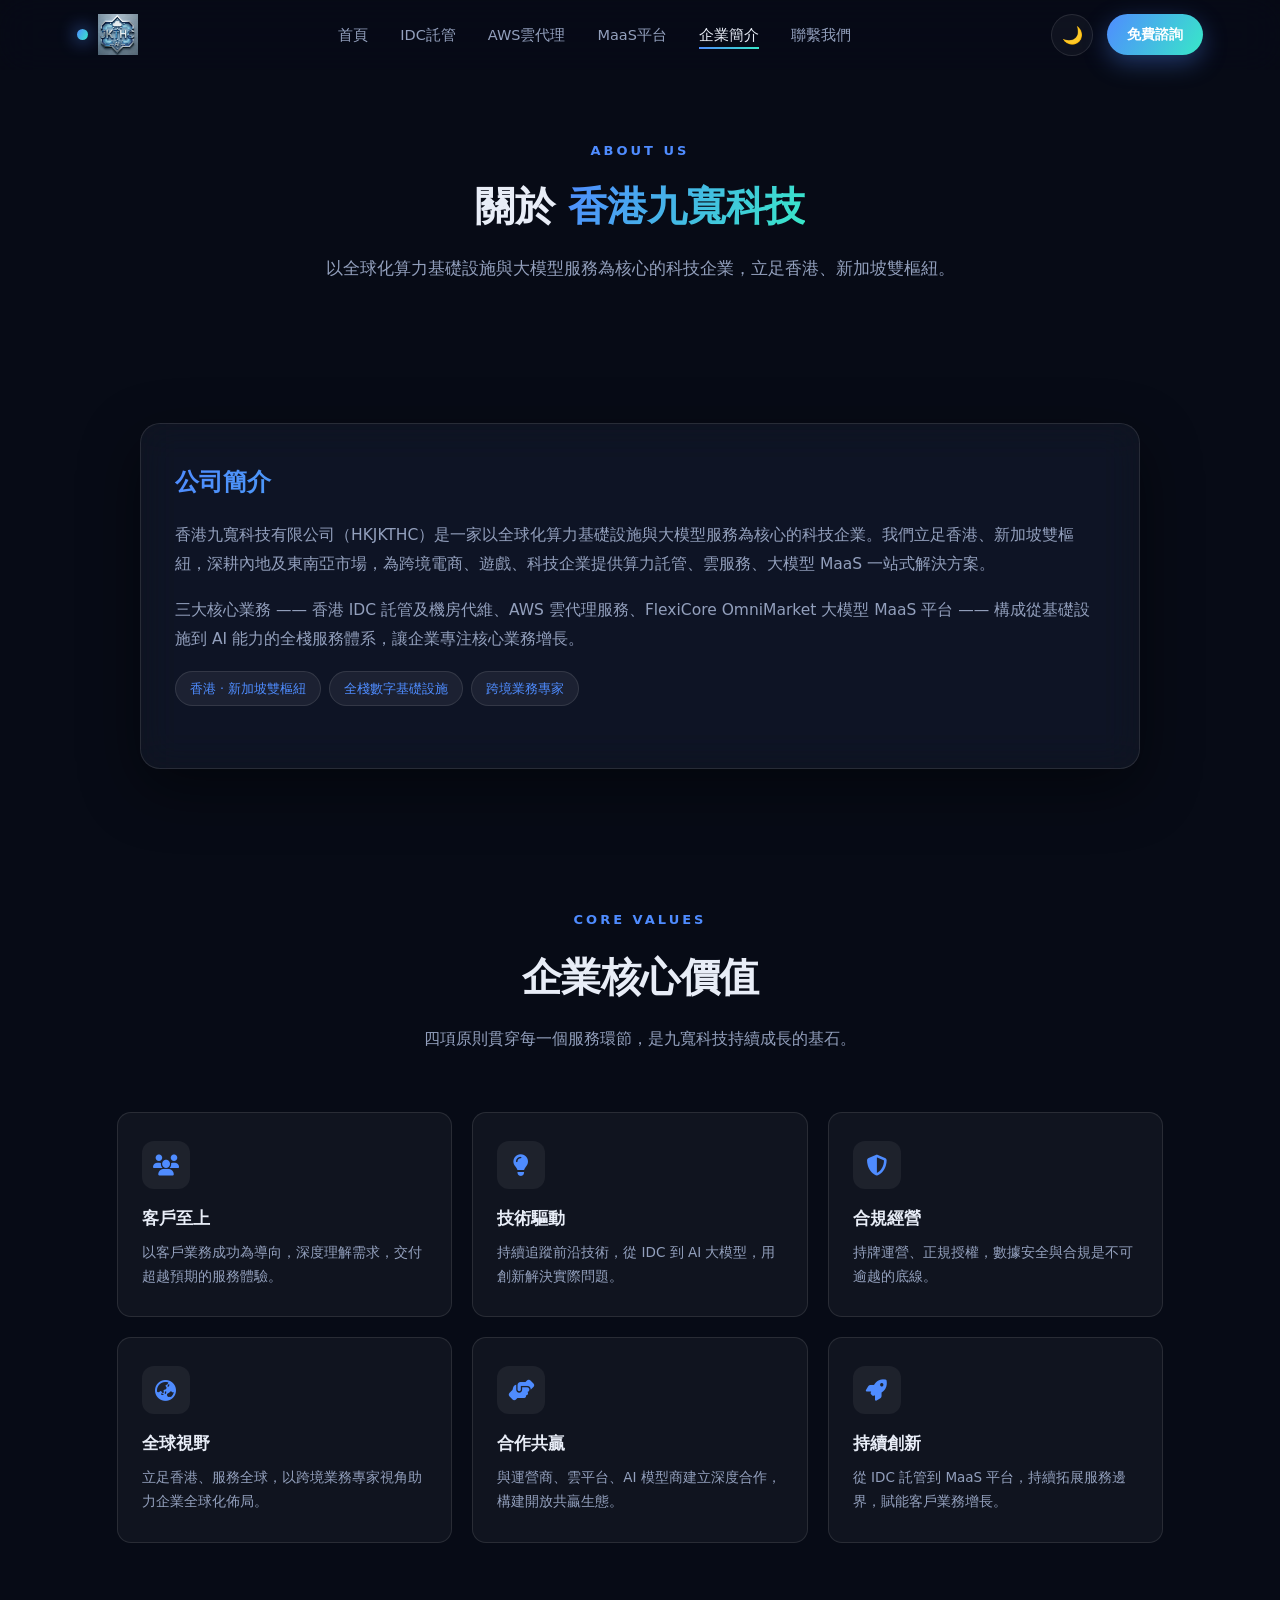
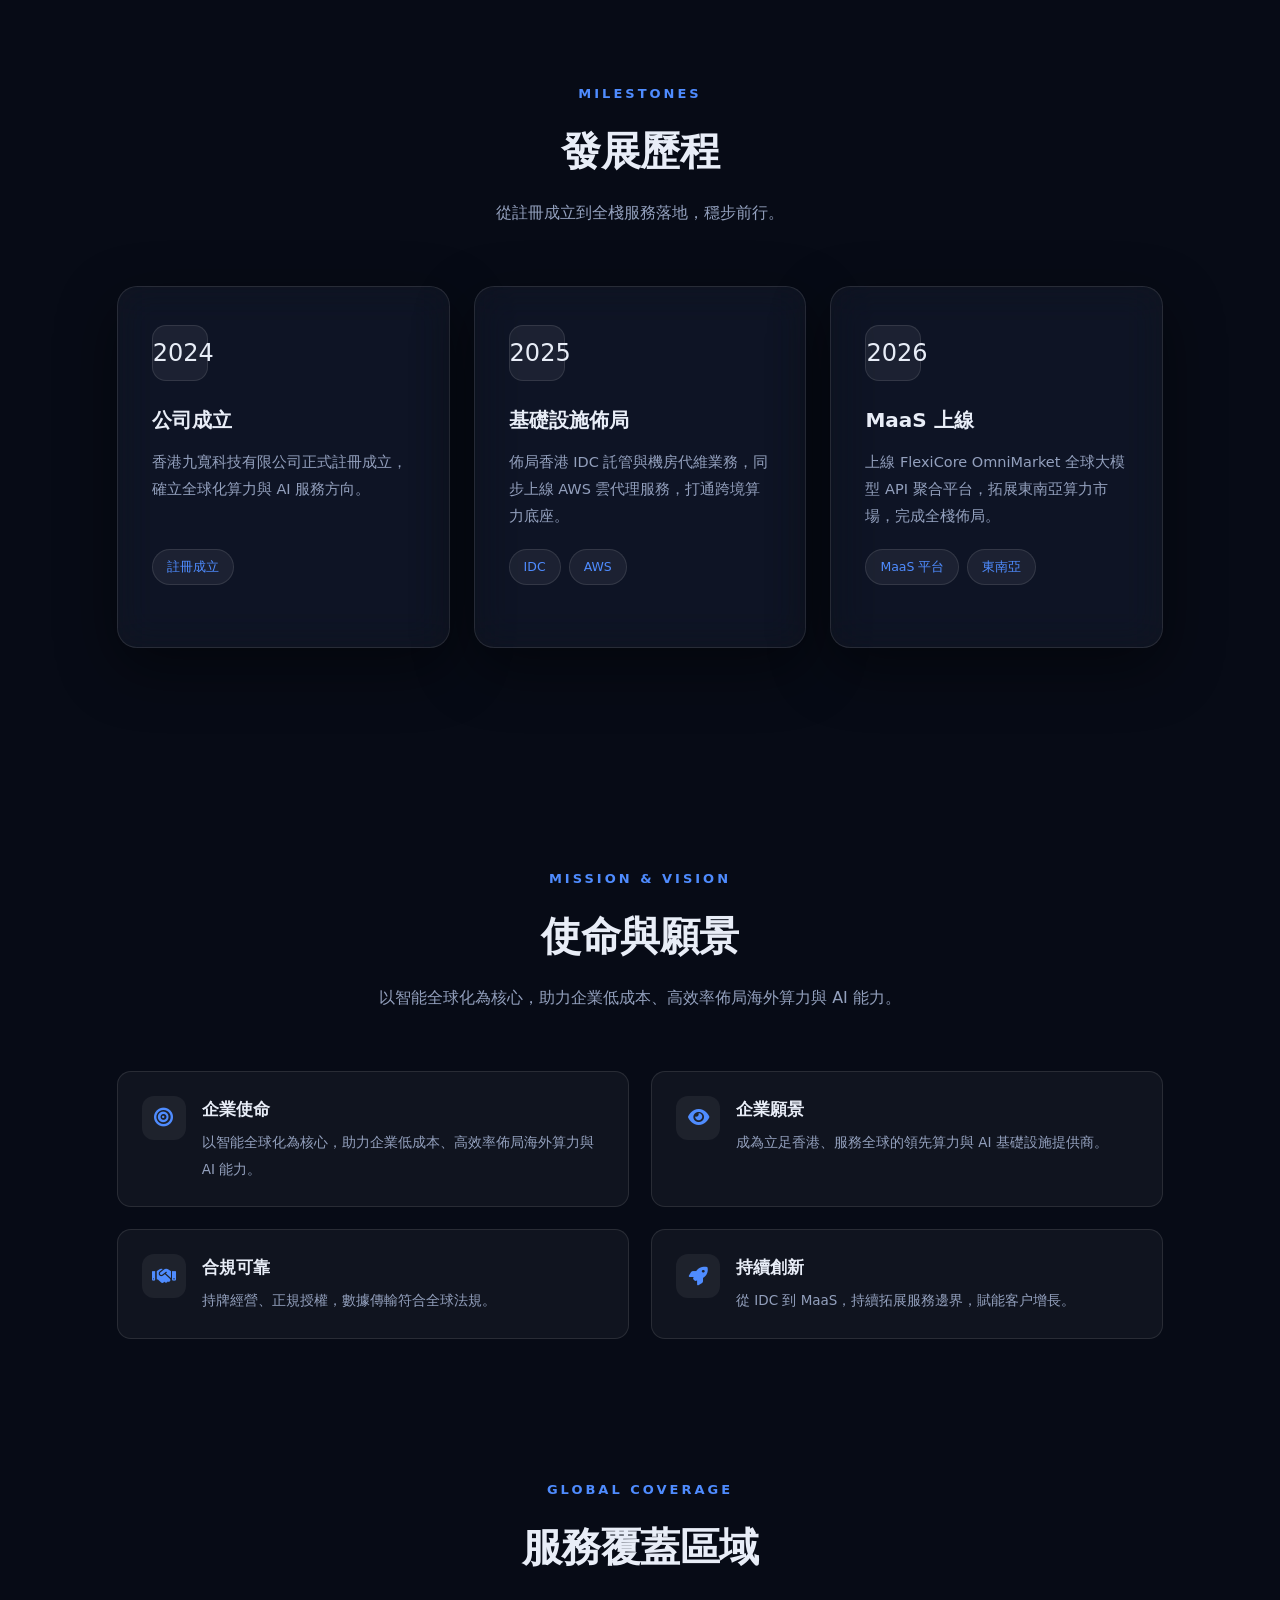
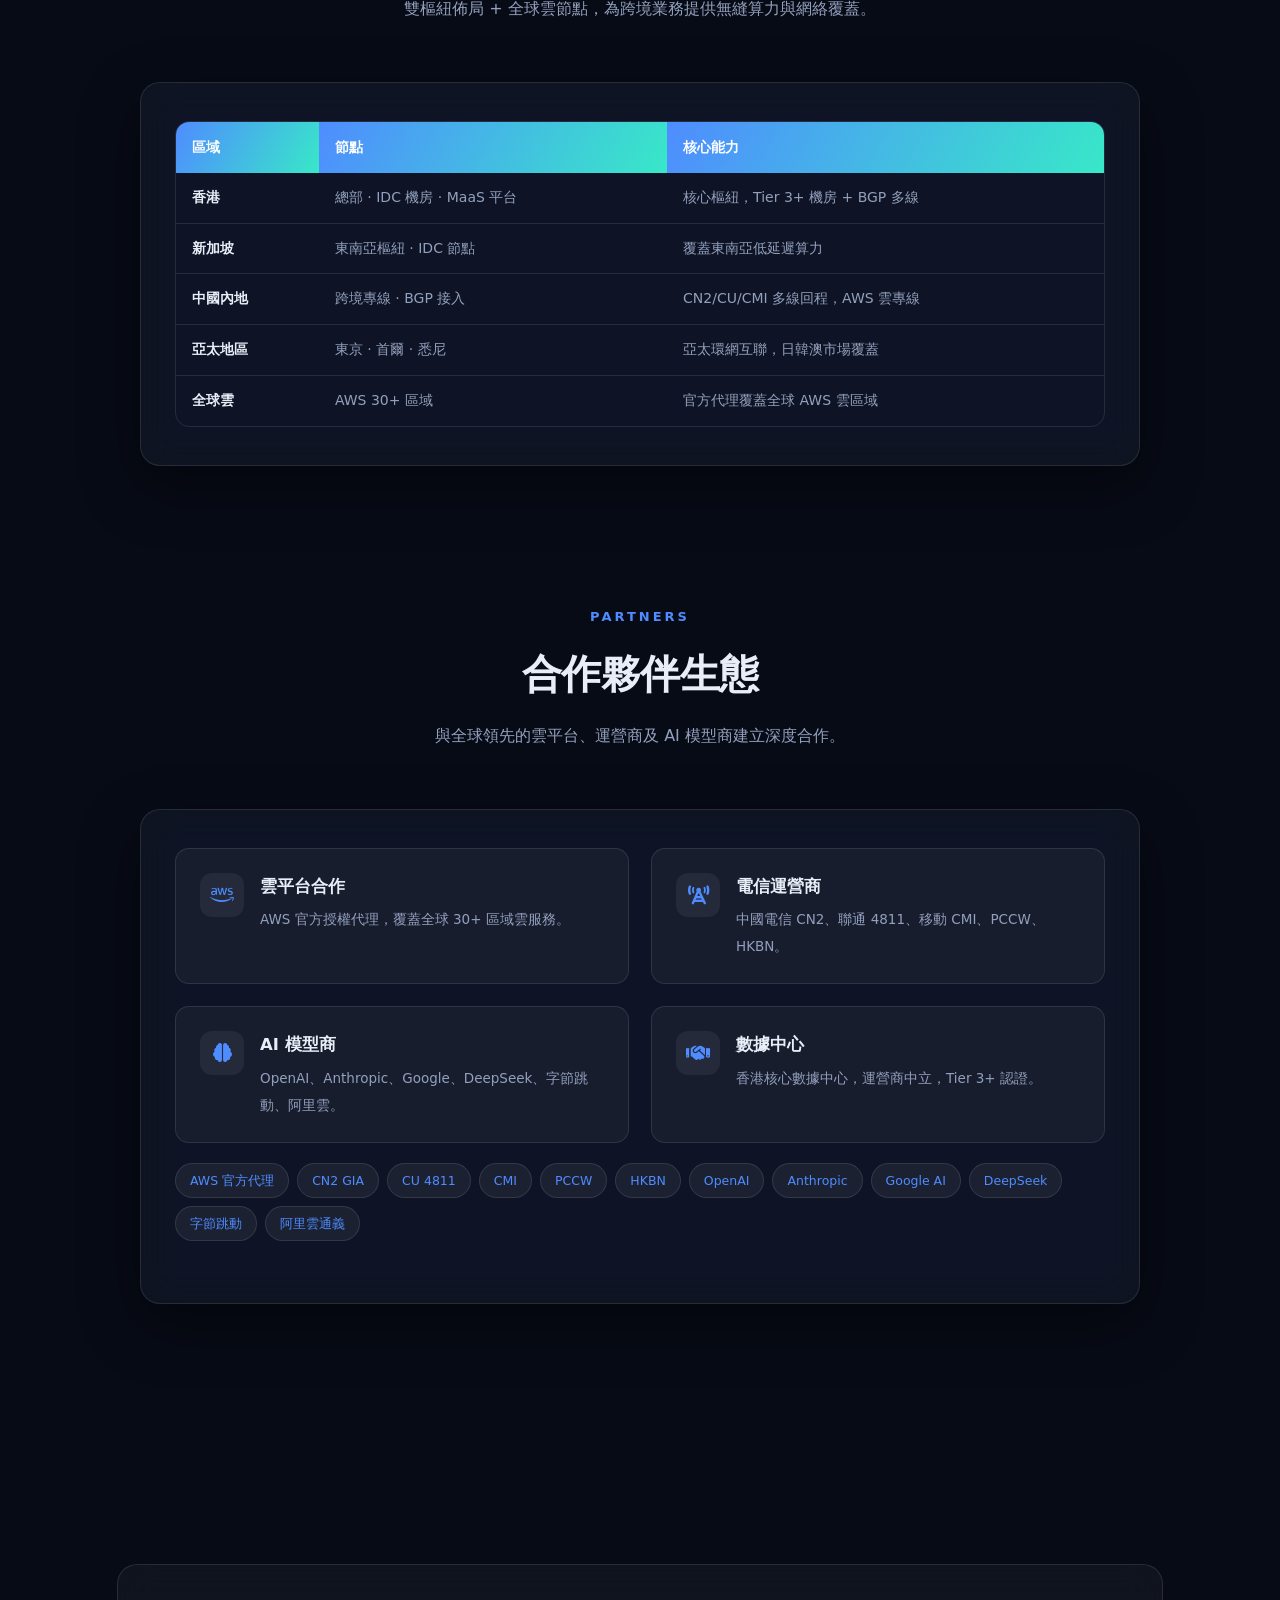
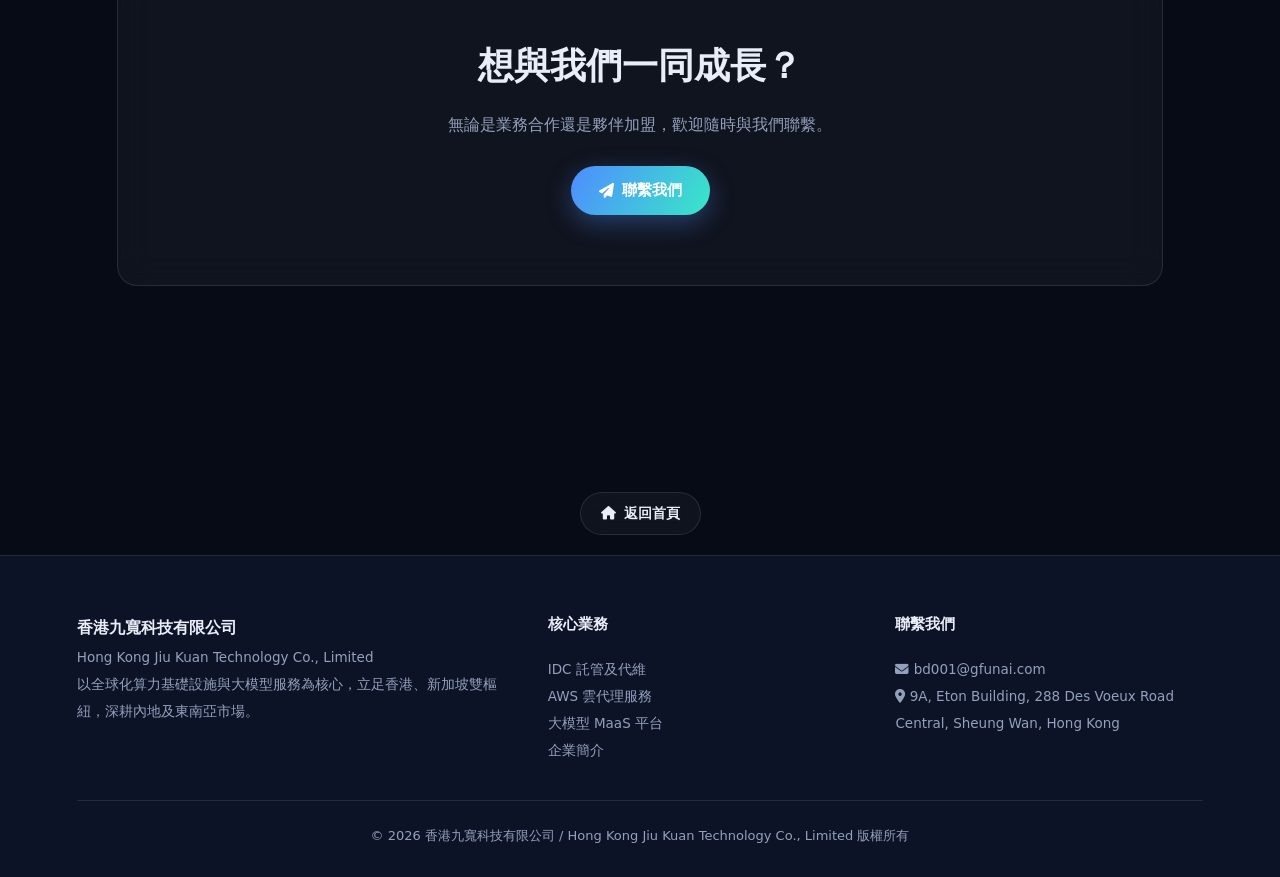
==== commit 514052a6: "Update contact email in about.html" ====
--- a/about.html
+++ b/about.html
@@ -23,7 +23,7 @@
 <nav id="nav">
     <a href="index.html" class="logo">
         <span class="dot"></span>
-        <img src="logo-nav.webp" alt="香港九寬科技 JKTHC">
+        <img src="logo-nav.webp" alt="香港九寬科技 GFUNAI">
     </a>
     <ul class="nav-links" id="navLinks">
         <li><a href="index.html">首頁</a></li>
@@ -252,7 +252,7 @@
         <div class="footer-col">
             <h4>聯繫我們</h4>
             <ul>
-                <li><i class="fas fa-envelope"></i> avasun406@jkthc.com</li>
+                <li><i class="fas fa-envelope"></i> bd001@gfunai.com</li>
                 <li><i class="fas fa-location-dot"></i> 9A, Eton Building, 288 Des Voeux Road Central, Sheung Wan, Hong Kong</li>
             </ul>
         </div>
